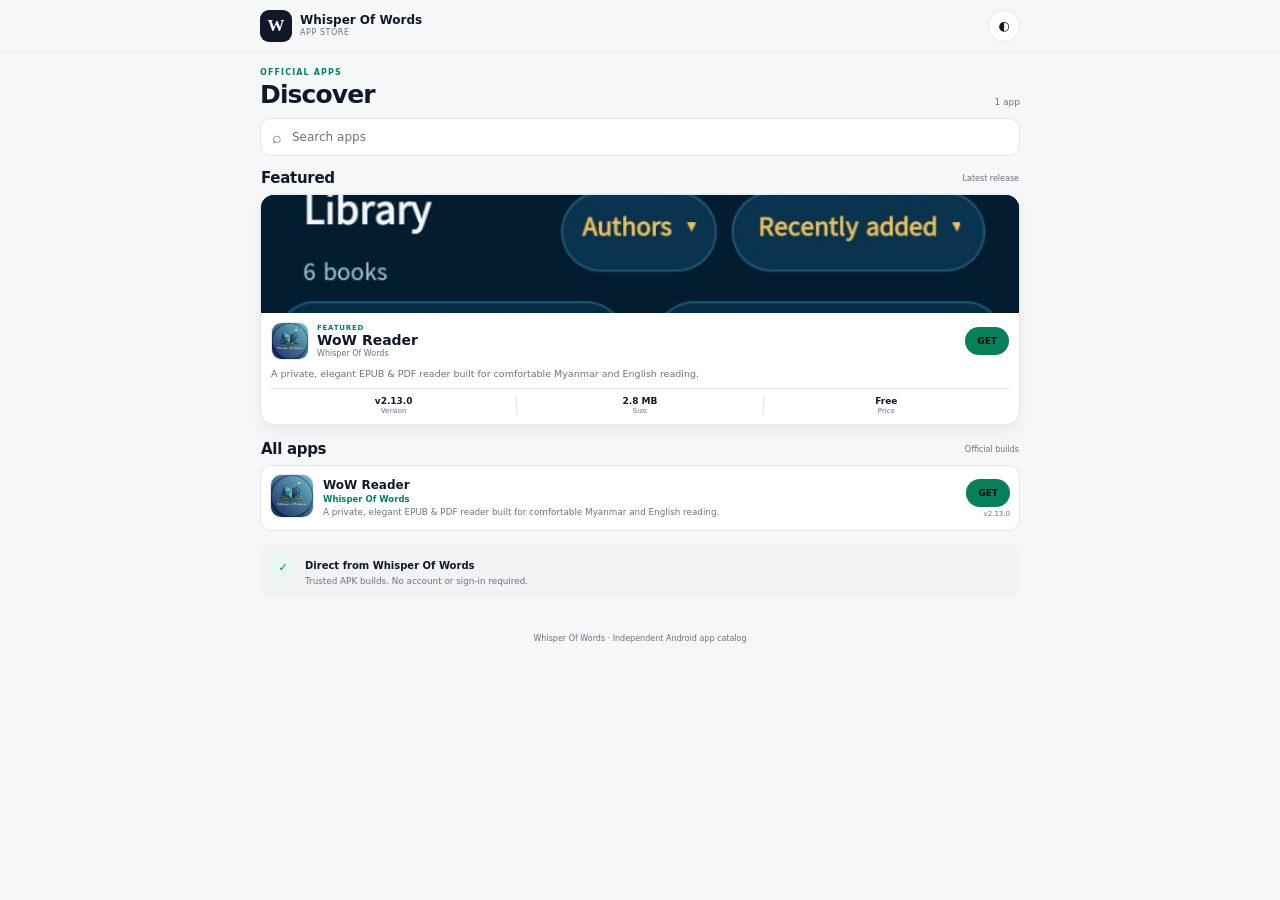
==== index.html @ 88ce398d "Fix mobile storefront layout and force fresh assets" ====
<!doctype html>
<html lang="en">
<head>
  <meta charset="utf-8">
  <meta name="viewport" content="width=device-width, initial-scale=1, viewport-fit=cover">
  <meta name="theme-color" content="#f7f8fa">
  <meta name="description" content="Whisper Of Words App Store — official Android apps from Whisper Of Words.">
  <meta property="og:type" content="website">
  <meta property="og:site_name" content="Whisper Of Words App Store">
  <meta property="og:title" content="Whisper Of Words App Store">
  <meta property="og:description" content="Official Whisper Of Words Android apps with direct APK downloads, screenshots, release notes and app details.">
  <meta property="og:url" content="https://whispermmepub.github.io/Whisper-Of-Words-App-Store/">
  <meta property="og:image" content="https://whispermmepub.github.io/Whisper-Of-Words-App-Store/apps/wow-reader/screenshots/01-splash.jpg">
  <meta property="og:image:secure_url" content="https://whispermmepub.github.io/Whisper-Of-Words-App-Store/apps/wow-reader/screenshots/01-splash.jpg">
  <meta property="og:image:type" content="image/jpeg">
  <meta name="twitter:card" content="summary_large_image">
  <meta name="twitter:title" content="Whisper Of Words App Store">
  <meta name="twitter:description" content="Official Whisper Of Words Android apps with direct APK downloads.">
  <meta name="twitter:image" content="https://whispermmepub.github.io/Whisper-Of-Words-App-Store/apps/wow-reader/screenshots/01-splash.jpg">
  <link rel="canonical" href="https://whispermmepub.github.io/Whisper-Of-Words-App-Store/">
  <title>Whisper Of Words App Store</title>
  <link rel="manifest" href="manifest.webmanifest">
  <link rel="icon" href="apps/wow-reader/icon.webp">
  <link rel="stylesheet" href="styles.css?v=6">
</head>
<body>
  <header class="topbar">
    <a class="brand" href="./" aria-label="Whisper Of Words App Store home">
      <span class="brand-mark">W</span>
      <span class="brand-copy"><strong>Whisper Of Words</strong><small>App Store</small></span>
    </a>
    <button class="theme-button" id="themeToggle" type="button" aria-label="Toggle theme">◐</button>
  </header>

  <main class="store-page">
    <section class="store-heading">
      <div><p class="kicker">OFFICIAL APPS</p><h1>Discover</h1></div>
      <span id="appCount" class="count-text"></span>
    </section>

    <label class="search-bar">
      <span class="search-icon">⌕</span>
      <input id="search" type="search" placeholder="Search apps" autocomplete="off">
    </label>

    <section class="section-title-row featured-title-row">
      <h2>Featured</h2><span>Latest release</span>
    </section>
    <section id="featuredApp" class="featured-slot" aria-live="polite"></section>

    <section class="section-title-row" id="catalog">
      <h2>All apps</h2><span>Official builds</span>
    </section>
    <section id="appGrid" class="app-list" aria-live="polite"></section>

    <section class="about-store-card">
      <div class="about-icon">✓</div>
      <div><strong>Direct from Whisper Of Words</strong><p>Trusted APK builds. No account or sign-in required.</p></div>
    </section>
  </main>

  <footer>Whisper Of Words · Independent Android app catalog</footer>
  <script src="store.js?v=6" defer></script>
</body>
</html>
---- styles.css ----
:root{--bg:#f6f7f9;--surface:#fff;--surface-soft:#f1f3f5;--text:#111827;--muted:#6b7280;--line:#e5e7eb;--accent:#087f5b;--accent-soft:#e8f7f1;--shadow:0 6px 18px rgba(15,23,42,.06);--max:760px}:root[data-theme="dark"]{--bg:#0f141b;--surface:#171d25;--surface-soft:#202833;--text:#f8fafc;--muted:#9aa5b1;--line:#29323d;--accent:#5de0af;--accent-soft:#18362d;--shadow:0 8px 22px rgba(0,0,0,.18)}*{box-sizing:border-box}html{scroll-behavior:smooth}body{margin:0;min-height:100vh;background:var(--bg);color:var(--text);font-family:Inter,Roboto,"Noto Sans Myanmar","Pyidaungsu",system-ui,-apple-system,sans-serif;-webkit-font-smoothing:antialiased}a{color:inherit;text-decoration:none}button,input{font:inherit}.topbar{position:sticky;top:0;z-index:30;height:52px;display:flex;align-items:center;justify-content:space-between;padding:0 max(12px,calc((100vw - var(--max))/2));background:color-mix(in srgb,var(--bg) 95%,transparent);backdrop-filter:blur(14px);border-bottom:1px solid color-mix(in srgb,var(--line) 78%,transparent)}.brand{display:flex;align-items:center;gap:8px}.brand-mark{display:grid;place-items:center;width:32px;height:32px;border-radius:9px;background:var(--text);color:var(--surface);font:800 17px Georgia,serif}.brand strong,.brand small{display:block}.brand strong{font-size:12px;line-height:1.1}.brand small{margin-top:1px;font-size:8px;color:var(--muted);letter-spacing:.07em;text-transform:uppercase}.theme-button{width:32px;height:32px;border:1px solid var(--line);border-radius:50%;background:var(--surface);color:var(--text);cursor:pointer;font-size:13px}.store-page,.detail-page{width:min(var(--max),calc(100% - 20px));margin:0 auto;padding:16px 0 36px}.store-heading{display:flex;align-items:end;justify-content:space-between;margin-bottom:9px}.kicker{margin:0 0 3px;color:var(--accent);font-size:8px;font-weight:850;letter-spacing:.14em}.store-heading h1{margin:0;font-size:25px;letter-spacing:-.035em}.count-text{padding-bottom:2px;color:var(--muted);font-size:9px}.search-bar{display:flex;align-items:center;gap:8px;height:38px;padding:0 11px;margin-bottom:13px;border:1px solid var(--line);border-radius:11px;background:var(--surface)}.search-bar span{font-size:16px;color:var(--muted)}.search-bar input{width:100%;border:0;outline:0;background:transparent;color:var(--text);font-size:12px}.search-bar input::placeholder{color:var(--muted)}.featured-slot{margin-bottom:15px}.featured-card{overflow:hidden;border:1px solid var(--line);border-radius:14px;background:var(--surface);box-shadow:var(--shadow)}.featured-image{display:block;position:relative;width:100%;height:118px;background:#0d1c2a;overflow:hidden}.featured-image img{display:block;width:100%;height:100%;object-fit:cover;object-position:center 20%}.featured-body{padding:9px 10px 9px}.featured-title-row{display:flex;align-items:center;justify-content:space-between;gap:9px}.featured-identity{display:flex;align-items:center;gap:8px;min-width:0}.featured-icon{width:38px;height:38px;border-radius:10px;object-fit:cover;border:1px solid var(--line);flex:0 0 auto}.featured-identity span{min-width:0}.featured-label{display:block;margin-bottom:1px;color:var(--accent);font-size:7px;font-weight:850;letter-spacing:.11em}.featured-identity strong{display:block;font-size:14px;line-height:1.12;white-space:nowrap;overflow:hidden;text-overflow:ellipsis}.featured-identity em{display:block;margin-top:1px;color:var(--muted);font-size:8px;font-style:normal}.featured-description{margin:7px 0 8px;color:var(--muted);font-size:9.5px;line-height:1.4;display:-webkit-box;-webkit-line-clamp:1;-webkit-box-orient:vertical;overflow:hidden}.featured-meta{display:flex;gap:0;border-top:1px solid var(--line);padding-top:7px}.featured-meta span{min-width:0;flex:1;text-align:center;border-right:1px solid var(--line)}.featured-meta span:last-child{border-right:0}.featured-meta b,.featured-meta small{display:block}.featured-meta b{font-size:9px;color:var(--text)}.featured-meta small{margin-top:1px;color:var(--muted);font-size:7px}.install-small,.install-main{display:inline-flex;align-items:center;justify-content:center;border:0;border-radius:999px;background:var(--accent);color:#07120e;font-weight:850;white-space:nowrap}.install-small{height:28px;padding:0 12px;font-size:9px}.section-title-row{display:flex;align-items:center;justify-content:space-between;margin:0 1px 7px}.section-title-row h2{margin:0;font-size:15px;letter-spacing:-.02em}.section-title-row span{font-size:8px;color:var(--muted)}.app-list{display:grid;gap:6px}.app-row{display:grid;grid-template-columns:44px minmax(0,1fr) auto;gap:9px;align-items:center;padding:8px 9px;border:1px solid var(--line);border-radius:11px;background:var(--surface)}.app-row:hover{box-shadow:var(--shadow)}.app-row-icon{width:44px;height:44px;border-radius:11px;object-fit:cover;border:1px solid var(--line)}.app-row h3{margin:0 0 2px;font-size:12px}.developer{color:var(--accent);font-size:8.5px;font-weight:750}.app-row p{margin:3px 0 0;color:var(--muted);font-size:8.8px;line-height:1.35;white-space:nowrap;overflow:hidden;text-overflow:ellipsis}.app-row-side{display:flex;flex-direction:column;align-items:flex-end;gap:3px}.app-row-side small{color:var(--muted);font-size:7px}.about-store-card{display:flex;align-items:flex-start;gap:9px;margin-top:13px;padding:10px;border-radius:11px;background:var(--surface-soft)}.about-icon{display:grid;place-items:center;width:26px;height:26px;border-radius:50%;background:var(--accent-soft);color:var(--accent);font-weight:900;font-size:11px}.about-store-card strong{font-size:10px}.about-store-card p{margin:2px 0 0;color:var(--muted);font-size:8.8px;line-height:1.4}footer{padding:0 14px 22px;text-align:center;color:var(--muted);font-size:8px}.detail-topbar{display:grid;grid-template-columns:1fr auto 1fr}.back-link{justify-self:start;color:var(--accent);font-size:11px;font-weight:700}.back-link:first-letter{font-size:18px}.detail-bar-title{font-size:10px;font-weight:750}.detail-topbar .theme-button{justify-self:end}.app-head{display:grid;grid-template-columns:78px minmax(0,1fr);gap:12px;align-items:center;padding:4px 0 14px}.detail-icon{width:78px;height:78px;border-radius:18px;object-fit:cover;border:1px solid var(--line);box-shadow:var(--shadow)}.app-head h1{margin:0;font-size:23px;letter-spacing:-.035em}.app-head .developer{margin-top:3px;font-size:9.5px}.app-head p{margin:5px 0 0;color:var(--muted);font-size:9.8px;line-height:1.4;max-width:560px}.head-actions{display:flex;align-items:center;gap:8px;margin-top:9px}.install-main{height:31px;padding:0 16px;font-size:9.5px}.version-note{color:var(--muted);font-size:8px}.metrics{display:grid;grid-template-columns:repeat(4,1fr);margin-bottom:14px;border-top:1px solid var(--line);border-bottom:1px solid var(--line)}.metric{padding:8px 5px;text-align:center;border-right:1px solid var(--line)}.metric:last-child{border-right:0}.metric strong,.metric span{display:block}.metric strong{font-size:9.5px}.metric span{margin-top:2px;color:var(--muted);font-size:7px}.detail-section{padding:14px 0;border-bottom:1px solid var(--line)}.detail-section:last-child{border-bottom:0}.detail-section h2{margin:0 0 8px;font-size:15px;letter-spacing:-.02em}.detail-section>p{margin:0;color:var(--muted);font-size:9.8px;line-height:1.55;max-width:720px}.screenshot-strip{display:flex;gap:7px;overflow-x:auto;padding:1px 0 5px;scroll-snap-type:x mandatory}.screenshot-strip img{height:min(46vh,360px);width:auto;max-width:68vw;border-radius:12px;border:1px solid var(--line);scroll-snap-align:start;cursor:zoom-in}.feature-list{display:grid;grid-template-columns:repeat(2,minmax(0,1fr));gap:6px;margin-top:10px}.feature{padding:9px;border-radius:9px;background:var(--surface-soft)}.feature strong{display:block;font-size:9.5px}.feature span{display:block;margin-top:2px;color:var(--muted);font-size:8px;line-height:1.4}.release-card,.safety-card{padding:10px;border-radius:10px;background:var(--surface-soft)}.release-card strong,.safety-card strong{font-size:9.5px}.release-card ul{margin:6px 0 0;padding-left:14px;color:var(--muted);font-size:8.5px;line-height:1.5}.safety-card p{margin:3px 0 0;color:var(--muted);font-size:8.5px;line-height:1.5}.info-list{display:grid;gap:0}.info-row{display:flex;align-items:center;justify-content:space-between;gap:16px;padding:8px 0;border-bottom:1px solid var(--line);font-size:9px}.info-row:last-child{border-bottom:0}.info-row span{color:var(--muted);text-align:right}.loading-card{padding:28px;text-align:center;color:var(--muted);font-size:10px}.image-dialog{width:min(92vw,520px);padding:0;border:0;background:transparent}.image-dialog::backdrop{background:rgba(0,0,0,.84);backdrop-filter:blur(8px)}.image-dialog img{display:block;width:100%;max-height:88vh;object-fit:contain;border-radius:12px}.image-dialog button{position:fixed;top:12px;right:14px;width:34px;height:34px;border:0;border-radius:50%;background:rgba(255,255,255,.14);color:#fff;font-size:20px}@media(max-width:680px){.topbar{height:48px;padding:0 10px}.brand-mark{width:29px;height:29px;border-radius:8px}.brand strong{font-size:11px}.brand small{font-size:7px}.theme-button{width:29px;height:29px}.store-page,.detail-page{width:calc(100% - 14px);padding-top:12px}.store-heading{margin-bottom:8px}.store-heading h1{font-size:22px}.search-bar{height:36px;margin-bottom:10px}.featured-slot{margin-bottom:12px}.featured-card{border-radius:12px}.featured-image{height:96px}.featured-body{padding:8px 9px}.featured-icon{width:34px;height:34px;border-radius:9px}.featured-identity strong{font-size:13px}.featured-description{display:none}.featured-meta{padding-top:6px}.install-small{height:26px;padding:0 10px;font-size:8.5px}.section-title-row h2{font-size:14px}.app-row{grid-template-columns:40px minmax(0,1fr) auto;padding:7px 8px;gap:8px;border-radius:10px}.app-row-icon{width:40px;height:40px;border-radius:10px}.app-row h3{font-size:11.5px}.app-row p{display:none}.app-head{grid-template-columns:66px minmax(0,1fr);gap:10px}.detail-icon{width:66px;height:66px;border-radius:16px}.app-head h1{font-size:20px}.app-head p{font-size:8.8px}.metrics{grid-template-columns:repeat(4,1fr)}.metric{padding:7px 3px}.metric strong{font-size:8.5px}.metric span{font-size:6.5px}.feature-list{grid-template-columns:1fr}.screenshot-strip img{height:300px;max-width:64vw}.detail-section{padding:12px 0}}@media(max-width:390px){.store-heading h1{font-size:21px}.featured-image{height:88px}.featured-meta{display:none}.screenshot-strip img{height:280px}}@media(prefers-reduced-motion:reduce){*{scroll-behavior:auto!important;transition:none!important}}
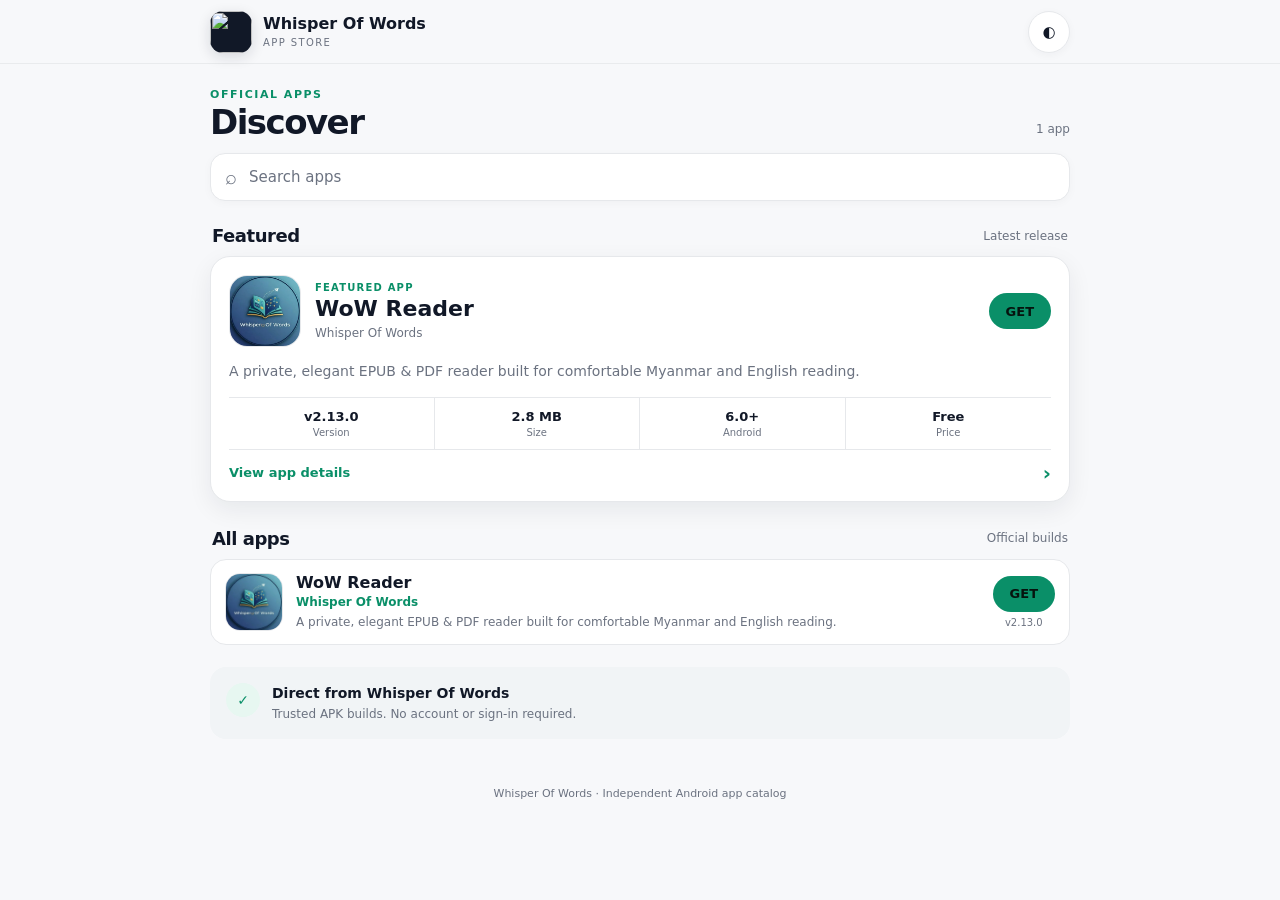
==== commit 67b5766c: "Use new WoW App Store logo and social preview" ====
--- a/index.html
+++ b/index.html
@@ -10,23 +10,26 @@
   <meta property="og:title" content="Whisper Of Words App Store">
   <meta property="og:description" content="Official Whisper Of Words Android apps with direct APK downloads, screenshots, release notes and app details.">
   <meta property="og:url" content="https://whispermmepub.github.io/Whisper-Of-Words-App-Store/">
-  <meta property="og:image" content="https://whispermmepub.github.io/Whisper-Of-Words-App-Store/apps/wow-reader/screenshots/01-splash.jpg">
-  <meta property="og:image:secure_url" content="https://whispermmepub.github.io/Whisper-Of-Words-App-Store/apps/wow-reader/screenshots/01-splash.jpg">
+  <meta property="og:image" content="https://whispermmepub.github.io/Whisper-Of-Words-App-Store/assets/wow-app-store-logo.jpg">
+  <meta property="og:image:secure_url" content="https://whispermmepub.github.io/Whisper-Of-Words-App-Store/assets/wow-app-store-logo.jpg">
   <meta property="og:image:type" content="image/jpeg">
+  <meta property="og:image:width" content="512">
+  <meta property="og:image:height" content="512">
   <meta name="twitter:card" content="summary_large_image">
   <meta name="twitter:title" content="Whisper Of Words App Store">
   <meta name="twitter:description" content="Official Whisper Of Words Android apps with direct APK downloads.">
-  <meta name="twitter:image" content="https://whispermmepub.github.io/Whisper-Of-Words-App-Store/apps/wow-reader/screenshots/01-splash.jpg">
+  <meta name="twitter:image" content="https://whispermmepub.github.io/Whisper-Of-Words-App-Store/assets/wow-app-store-logo.jpg">
   <link rel="canonical" href="https://whispermmepub.github.io/Whisper-Of-Words-App-Store/">
   <title>Whisper Of Words App Store</title>
   <link rel="manifest" href="manifest.webmanifest">
-  <link rel="icon" href="apps/wow-reader/icon.webp">
+  <link rel="icon" type="image/jpeg" href="assets/wow-app-store-logo.jpg">
+  <link rel="apple-touch-icon" href="assets/wow-app-store-logo.jpg">
   <link rel="stylesheet" href="styles.css?v=6">
 </head>
 <body>
   <header class="topbar">
     <a class="brand" href="./" aria-label="Whisper Of Words App Store home">
-      <span class="brand-mark">W</span>
+      <img class="brand-mark" src="assets/wow-app-store-logo.jpg" alt="" width="42" height="42">
       <span class="brand-copy"><strong>Whisper Of Words</strong><small>App Store</small></span>
     </a>
     <button class="theme-button" id="themeToggle" type="button" aria-label="Toggle theme">◐</button>
--- a/styles.css
+++ b/styles.css
@@ -1 +1 @@
-:root{--bg:#f6f7f9;--surface:#fff;--surface-soft:#f1f3f5;--text:#111827;--muted:#6b7280;--line:#e5e7eb;--accent:#087f5b;--accent-soft:#e8f7f1;--shadow:0 6px 18px rgba(15,23,42,.06);--max:760px}:root[data-theme="dark"]{--bg:#0f141b;--surface:#171d25;--surface-soft:#202833;--text:#f8fafc;--muted:#9aa5b1;--line:#29323d;--accent:#5de0af;--accent-soft:#18362d;--shadow:0 8px 22px rgba(0,0,0,.18)}*{box-sizing:border-box}html{scroll-behavior:smooth}body{margin:0;min-height:100vh;background:var(--bg);color:var(--text);font-family:Inter,Roboto,"Noto Sans Myanmar","Pyidaungsu",system-ui,-apple-system,sans-serif;-webkit-font-smoothing:antialiased}a{color:inherit;text-decoration:none}button,input{font:inherit}.topbar{position:sticky;top:0;z-index:30;height:52px;display:flex;align-items:center;justify-content:space-between;padding:0 max(12px,calc((100vw - var(--max))/2));background:color-mix(in srgb,var(--bg) 95%,transparent);backdrop-filter:blur(14px);border-bottom:1px solid color-mix(in srgb,var(--line) 78%,transparent)}.brand{display:flex;align-items:center;gap:8px}.brand-mark{display:grid;place-items:center;width:32px;height:32px;border-radius:9px;background:var(--text);color:var(--surface);font:800 17px Georgia,serif}.brand strong,.brand small{display:block}.brand strong{font-size:12px;line-height:1.1}.brand small{margin-top:1px;font-size:8px;color:var(--muted);letter-spacing:.07em;text-transform:uppercase}.theme-button{width:32px;height:32px;border:1px solid var(--line);border-radius:50%;background:var(--surface);color:var(--text);cursor:pointer;font-size:13px}.store-page,.detail-page{width:min(var(--max),calc(100% - 20px));margin:0 auto;padding:16px 0 36px}.store-heading{display:flex;align-items:end;justify-content:space-between;margin-bottom:9px}.kicker{margin:0 0 3px;color:var(--accent);font-size:8px;font-weight:850;letter-spacing:.14em}.store-heading h1{margin:0;font-size:25px;letter-spacing:-.035em}.count-text{padding-bottom:2px;color:var(--muted);font-size:9px}.search-bar{display:flex;align-items:center;gap:8px;height:38px;padding:0 11px;margin-bottom:13px;border:1px solid var(--line);border-radius:11px;background:var(--surface)}.search-bar span{font-size:16px;color:var(--muted)}.search-bar input{width:100%;border:0;outline:0;background:transparent;color:var(--text);font-size:12px}.search-bar input::placeholder{color:var(--muted)}.featured-slot{margin-bottom:15px}.featured-card{overflow:hidden;border:1px solid var(--line);border-radius:14px;background:var(--surface);box-shadow:var(--shadow)}.featured-image{display:block;position:relative;width:100%;height:118px;background:#0d1c2a;overflow:hidden}.featured-image img{display:block;width:100%;height:100%;object-fit:cover;object-position:center 20%}.featured-body{padding:9px 10px 9px}.featured-title-row{display:flex;align-items:center;justify-content:space-between;gap:9px}.featured-identity{display:flex;align-items:center;gap:8px;min-width:0}.featured-icon{width:38px;height:38px;border-radius:10px;object-fit:cover;border:1px solid var(--line);flex:0 0 auto}.featured-identity span{min-width:0}.featured-label{display:block;margin-bottom:1px;color:var(--accent);font-size:7px;font-weight:850;letter-spacing:.11em}.featured-identity strong{display:block;font-size:14px;line-height:1.12;white-space:nowrap;overflow:hidden;text-overflow:ellipsis}.featured-identity em{display:block;margin-top:1px;color:var(--muted);font-size:8px;font-style:normal}.featured-description{margin:7px 0 8px;color:var(--muted);font-size:9.5px;line-height:1.4;display:-webkit-box;-webkit-line-clamp:1;-webkit-box-orient:vertical;overflow:hidden}.featured-meta{display:flex;gap:0;border-top:1px solid var(--line);padding-top:7px}.featured-meta span{min-width:0;flex:1;text-align:center;border-right:1px solid var(--line)}.featured-meta span:last-child{border-right:0}.featured-meta b,.featured-meta small{display:block}.featured-meta b{font-size:9px;color:var(--text)}.featured-meta small{margin-top:1px;color:var(--muted);font-size:7px}.install-small,.install-main{display:inline-flex;align-items:center;justify-content:center;border:0;border-radius:999px;background:var(--accent);color:#07120e;font-weight:850;white-space:nowrap}.install-small{height:28px;padding:0 12px;font-size:9px}.section-title-row{display:flex;align-items:center;justify-content:space-between;margin:0 1px 7px}.section-title-row h2{margin:0;font-size:15px;letter-spacing:-.02em}.section-title-row span{font-size:8px;color:var(--muted)}.app-list{display:grid;gap:6px}.app-row{display:grid;grid-template-columns:44px minmax(0,1fr) auto;gap:9px;align-items:center;padding:8px 9px;border:1px solid var(--line);border-radius:11px;background:var(--surface)}.app-row:hover{box-shadow:var(--shadow)}.app-row-icon{width:44px;height:44px;border-radius:11px;object-fit:cover;border:1px solid var(--line)}.app-row h3{margin:0 0 2px;font-size:12px}.developer{color:var(--accent);font-size:8.5px;font-weight:750}.app-row p{margin:3px 0 0;color:var(--muted);font-size:8.8px;line-height:1.35;white-space:nowrap;overflow:hidden;text-overflow:ellipsis}.app-row-side{display:flex;flex-direction:column;align-items:flex-end;gap:3px}.app-row-side small{color:var(--muted);font-size:7px}.about-store-card{display:flex;align-items:flex-start;gap:9px;margin-top:13px;padding:10px;border-radius:11px;background:var(--surface-soft)}.about-icon{display:grid;place-items:center;width:26px;height:26px;border-radius:50%;background:var(--accent-soft);color:var(--accent);font-weight:900;font-size:11px}.about-store-card strong{font-size:10px}.about-store-card p{margin:2px 0 0;color:var(--muted);font-size:8.8px;line-height:1.4}footer{padding:0 14px 22px;text-align:center;color:var(--muted);font-size:8px}.detail-topbar{display:grid;grid-template-columns:1fr auto 1fr}.back-link{justify-self:start;color:var(--accent);font-size:11px;font-weight:700}.back-link:first-letter{font-size:18px}.detail-bar-title{font-size:10px;font-weight:750}.detail-topbar .theme-button{justify-self:end}.app-head{display:grid;grid-template-columns:78px minmax(0,1fr);gap:12px;align-items:center;padding:4px 0 14px}.detail-icon{width:78px;height:78px;border-radius:18px;object-fit:cover;border:1px solid var(--line);box-shadow:var(--shadow)}.app-head h1{margin:0;font-size:23px;letter-spacing:-.035em}.app-head .developer{margin-top:3px;font-size:9.5px}.app-head p{margin:5px 0 0;color:var(--muted);font-size:9.8px;line-height:1.4;max-width:560px}.head-actions{display:flex;align-items:center;gap:8px;margin-top:9px}.install-main{height:31px;padding:0 16px;font-size:9.5px}.version-note{color:var(--muted);font-size:8px}.metrics{display:grid;grid-template-columns:repeat(4,1fr);margin-bottom:14px;border-top:1px solid var(--line);border-bottom:1px solid var(--line)}.metric{padding:8px 5px;text-align:center;border-right:1px solid var(--line)}.metric:last-child{border-right:0}.metric strong,.metric span{display:block}.metric strong{font-size:9.5px}.metric span{margin-top:2px;color:var(--muted);font-size:7px}.detail-section{padding:14px 0;border-bottom:1px solid var(--line)}.detail-section:last-child{border-bottom:0}.detail-section h2{margin:0 0 8px;font-size:15px;letter-spacing:-.02em}.detail-section>p{margin:0;color:var(--muted);font-size:9.8px;line-height:1.55;max-width:720px}.screenshot-strip{display:flex;gap:7px;overflow-x:auto;padding:1px 0 5px;scroll-snap-type:x mandatory}.screenshot-strip img{height:min(46vh,360px);width:auto;max-width:68vw;border-radius:12px;border:1px solid var(--line);scroll-snap-align:start;cursor:zoom-in}.feature-list{display:grid;grid-template-columns:repeat(2,minmax(0,1fr));gap:6px;margin-top:10px}.feature{padding:9px;border-radius:9px;background:var(--surface-soft)}.feature strong{display:block;font-size:9.5px}.feature span{display:block;margin-top:2px;color:var(--muted);font-size:8px;line-height:1.4}.release-card,.safety-card{padding:10px;border-radius:10px;background:var(--surface-soft)}.release-card strong,.safety-card strong{font-size:9.5px}.release-card ul{margin:6px 0 0;padding-left:14px;color:var(--muted);font-size:8.5px;line-height:1.5}.safety-card p{margin:3px 0 0;color:var(--muted);font-size:8.5px;line-height:1.5}.info-list{display:grid;gap:0}.info-row{display:flex;align-items:center;justify-content:space-between;gap:16px;padding:8px 0;border-bottom:1px solid var(--line);font-size:9px}.info-row:last-child{border-bottom:0}.info-row span{color:var(--muted);text-align:right}.loading-card{padding:28px;text-align:center;color:var(--muted);font-size:10px}.image-dialog{width:min(92vw,520px);padding:0;border:0;background:transparent}.image-dialog::backdrop{background:rgba(0,0,0,.84);backdrop-filter:blur(8px)}.image-dialog img{display:block;width:100%;max-height:88vh;object-fit:contain;border-radius:12px}.image-dialog button{position:fixed;top:12px;right:14px;width:34px;height:34px;border:0;border-radius:50%;background:rgba(255,255,255,.14);color:#fff;font-size:20px}@media(max-width:680px){.topbar{height:48px;padding:0 10px}.brand-mark{width:29px;height:29px;border-radius:8px}.brand strong{font-size:11px}.brand small{font-size:7px}.theme-button{width:29px;height:29px}.store-page,.detail-page{width:calc(100% - 14px);padding-top:12px}.store-heading{margin-bottom:8px}.store-heading h1{font-size:22px}.search-bar{height:36px;margin-bottom:10px}.featured-slot{margin-bottom:12px}.featured-card{border-radius:12px}.featured-image{height:96px}.featured-body{padding:8px 9px}.featured-icon{width:34px;height:34px;border-radius:9px}.featured-identity strong{font-size:13px}.featured-description{display:none}.featured-meta{padding-top:6px}.install-small{height:26px;padding:0 10px;font-size:8.5px}.section-title-row h2{font-size:14px}.app-row{grid-template-columns:40px minmax(0,1fr) auto;padding:7px 8px;gap:8px;border-radius:10px}.app-row-icon{width:40px;height:40px;border-radius:10px}.app-row h3{font-size:11.5px}.app-row p{display:none}.app-head{grid-template-columns:66px minmax(0,1fr);gap:10px}.detail-icon{width:66px;height:66px;border-radius:16px}.app-head h1{font-size:20px}.app-head p{font-size:8.8px}.metrics{grid-template-columns:repeat(4,1fr)}.metric{padding:7px 3px}.metric strong{font-size:8.5px}.metric span{font-size:6.5px}.feature-list{grid-template-columns:1fr}.screenshot-strip img{height:300px;max-width:64vw}.detail-section{padding:12px 0}}@media(max-width:390px){.store-heading h1{font-size:21px}.featured-image{height:88px}.featured-meta{display:none}.screenshot-strip img{height:280px}}@media(prefers-reduced-motion:reduce){*{scroll-behavior:auto!important;transition:none!important}}+:root{--bg:#f7f8fa;--surface:#ffffff;--surface-soft:#f1f4f6;--text:#111827;--muted:#6b7280;--line:#e6e8eb;--accent:#0a8f68;--accent-soft:#e7f7f1;--shadow:0 8px 24px rgba(15,23,42,.07);--max:860px}:root[data-theme="dark"]{--bg:#11161d;--surface:#181f28;--surface-soft:#202936;--text:#f8fafc;--muted:#9ca8b7;--line:#2b3542;--accent:#5fe1b2;--accent-soft:#173a2f;--shadow:0 10px 28px rgba(0,0,0,.22)}*{box-sizing:border-box}html{scroll-behavior:smooth}body{margin:0;min-height:100vh;background:var(--bg);color:var(--text);font-family:Inter,Roboto,"Noto Sans Myanmar","Pyidaungsu",system-ui,-apple-system,sans-serif;-webkit-font-smoothing:antialiased}a{color:inherit;text-decoration:none}button,input{font:inherit}.topbar{position:sticky;top:0;z-index:30;min-height:64px;display:flex;align-items:center;justify-content:space-between;gap:16px;padding:10px max(16px,calc((100vw - var(--max))/2));background:color-mix(in srgb,var(--bg) 94%,transparent);backdrop-filter:blur(16px);border-bottom:1px solid color-mix(in srgb,var(--line) 82%,transparent)}.brand{display:flex;align-items:center;gap:11px;min-width:0}.brand-mark{display:grid;place-items:center;width:42px;height:42px;border-radius:13px;background:#111827;color:#fff;font:800 22px Georgia,serif;box-shadow:0 4px 14px rgba(17,24,39,.14)}:root[data-theme="dark"] .brand-mark{background:#f8fafc;color:#111827}.brand-copy strong,.brand-copy small,.brand strong,.brand small{display:block}.brand-copy strong,.brand strong{font-size:16px;line-height:1.08;white-space:nowrap}.brand-copy small,.brand small{margin-top:4px;font-size:10px;color:var(--muted);letter-spacing:.14em;text-transform:uppercase}.theme-button{width:42px;height:42px;border:1px solid var(--line);border-radius:50%;background:var(--surface);color:var(--text);cursor:pointer;font-size:15px;box-shadow:0 2px 8px rgba(15,23,42,.04)}.store-page,.detail-page{width:min(var(--max),calc(100% - 28px));margin:0 auto;padding:24px 0 48px}.store-heading{display:flex;align-items:flex-end;justify-content:space-between;gap:16px;margin-bottom:14px}.kicker{margin:0 0 4px;color:var(--accent);font-size:11px;font-weight:850;letter-spacing:.14em}.store-heading h1{margin:0;font-size:34px;line-height:1;letter-spacing:-.045em}.count-text{padding-bottom:3px;color:var(--muted);font-size:12px}.search-bar{display:flex;align-items:center;gap:10px;height:48px;padding:0 14px;margin-bottom:24px;border:1px solid var(--line);border-radius:15px;background:var(--surface);box-shadow:0 2px 10px rgba(15,23,42,.03)}.search-icon{font-size:20px;color:var(--muted)}.search-bar input{width:100%;border:0;outline:0;background:transparent;color:var(--text);font-size:15px}.search-bar input::placeholder{color:var(--muted)}.section-title-row{display:flex;align-items:center;justify-content:space-between;gap:14px;margin:0 2px 10px}.section-title-row h2{margin:0;font-size:18px;letter-spacing:-.025em}.section-title-row span{color:var(--muted);font-size:12px}.featured-title-row{margin-top:2px}.featured-slot{margin-bottom:26px}.featured-card{padding:18px;border:1px solid var(--line);border-radius:20px;background:var(--surface);box-shadow:var(--shadow)}.featured-main{display:flex;align-items:center;justify-content:space-between;gap:14px}.featured-identity{display:flex;align-items:center;gap:14px;min-width:0}.featured-icon{width:72px;height:72px;border-radius:18px;object-fit:cover;border:1px solid var(--line);flex:0 0 auto}.featured-copy{display:block;min-width:0}.featured-label{display:block;margin-bottom:4px;color:var(--accent);font-size:10px;font-weight:850;letter-spacing:.12em}.featured-copy strong{display:block;font-size:22px;line-height:1.12;white-space:nowrap;overflow:hidden;text-overflow:ellipsis}.featured-copy em{display:block;margin-top:4px;color:var(--muted);font-size:12px;font-style:normal}.featured-description{margin:14px 0 14px;color:var(--muted);font-size:14px;line-height:1.55;display:-webkit-box;-webkit-line-clamp:2;-webkit-box-orient:vertical;overflow:hidden}.featured-meta{display:grid;grid-template-columns:repeat(4,1fr);border-top:1px solid var(--line);border-bottom:1px solid var(--line)}.featured-meta span{padding:11px 8px;text-align:center;border-right:1px solid var(--line)}.featured-meta span:last-child{border-right:0}.featured-meta b,.featured-meta small{display:block}.featured-meta b{font-size:13px}.featured-meta small{margin-top:3px;color:var(--muted);font-size:10px}.featured-details{display:flex;align-items:center;justify-content:space-between;margin-top:13px;color:var(--accent);font-size:13px;font-weight:750}.featured-details span{font-size:20px;line-height:1}.install-small,.install-main{display:inline-flex;align-items:center;justify-content:center;border:0;border-radius:999px;background:var(--accent);color:#06130e;font-weight:850;white-space:nowrap}.install-small{height:36px;padding:0 17px;font-size:13px}.app-list{display:grid;gap:9px}.app-row{display:grid;grid-template-columns:minmax(0,1fr) auto;gap:12px;align-items:center;padding:13px 14px;border:1px solid var(--line);border-radius:16px;background:var(--surface);transition:.16s box-shadow,.16s transform}.app-row:hover{box-shadow:var(--shadow);transform:translateY(-1px)}.app-row-link{display:flex;align-items:center;gap:13px;min-width:0}.app-row-icon{width:58px;height:58px;border-radius:15px;object-fit:cover;border:1px solid var(--line);flex:0 0 auto}.app-row-copy{min-width:0}.app-row h3{margin:0 0 3px;font-size:16px;white-space:nowrap;overflow:hidden;text-overflow:ellipsis}.developer{color:var(--accent);font-size:12px;font-weight:750}.app-row p{margin:5px 0 0;color:var(--muted);font-size:12px;line-height:1.35;white-space:nowrap;overflow:hidden;text-overflow:ellipsis}.app-row-side{display:flex;flex-direction:column;align-items:center;gap:5px}.app-row-side small{color:var(--muted);font-size:10px}.about-store-card{display:flex;align-items:flex-start;gap:12px;margin-top:22px;padding:16px;border-radius:16px;background:var(--surface-soft)}.about-icon{display:grid;place-items:center;width:34px;height:34px;border-radius:50%;background:var(--accent-soft);color:var(--accent);font-weight:900;font-size:14px;flex:0 0 auto}.about-store-card strong{font-size:14px}.about-store-card p{margin:4px 0 0;color:var(--muted);font-size:12px;line-height:1.45}footer{padding:0 16px 30px;text-align:center;color:var(--muted);font-size:11px}.detail-topbar{display:grid;grid-template-columns:1fr auto 1fr}.back-link{justify-self:start;align-self:center;color:var(--accent);font-size:14px;font-weight:750}.back-link:first-letter{font-size:24px}.detail-bar-title{align-self:center;font-size:13px;font-weight:750}.detail-topbar .theme-button{justify-self:end}.app-head{display:grid;grid-template-columns:104px minmax(0,1fr);gap:18px;align-items:center;padding:8px 0 20px}.detail-icon{width:104px;height:104px;border-radius:25px;object-fit:cover;border:1px solid var(--line);box-shadow:var(--shadow)}.app-head h1{margin:0;font-size:30px;line-height:1.05;letter-spacing:-.04em}.app-head .developer{margin-top:5px;font-size:13px}.app-head p{margin:7px 0 0;color:var(--muted);font-size:13px;line-height:1.5;max-width:620px}.head-actions{display:flex;align-items:center;gap:10px;margin-top:12px}.install-main{height:38px;padding:0 20px;font-size:13px}.version-note{color:var(--muted);font-size:11px}.metrics{display:grid;grid-template-columns:repeat(4,1fr);margin-bottom:18px;border-top:1px solid var(--line);border-bottom:1px solid var(--line)}.metric{padding:12px 8px;text-align:center;border-right:1px solid var(--line)}.metric:last-child{border-right:0}.metric strong,.metric span{display:block}.metric strong{font-size:13px}.metric span{margin-top:3px;color:var(--muted);font-size:10px}.detail-section{padding:20px 0;border-bottom:1px solid var(--line)}.detail-section:last-child{border-bottom:0}.detail-section h2{margin:0 0 10px;font-size:19px;letter-spacing:-.025em}.detail-section>p{margin:0;color:var(--muted);font-size:13px;line-height:1.65;max-width:760px}.screenshot-strip{display:flex;gap:10px;overflow-x:auto;padding:2px 0 8px;scroll-snap-type:x mandatory;scrollbar-width:thin}.screenshot-strip img{height:min(58vh,500px);width:auto;max-width:76vw;border-radius:16px;border:1px solid var(--line);scroll-snap-align:start;cursor:zoom-in;box-shadow:0 6px 18px rgba(15,23,42,.06)}.feature-list{display:grid;grid-template-columns:repeat(2,minmax(0,1fr));gap:9px;margin-top:14px}.feature{padding:13px;border-radius:13px;background:var(--surface-soft)}.feature strong{display:block;font-size:13px}.feature span{display:block;margin-top:4px;color:var(--muted);font-size:11.5px;line-height:1.5}.release-card,.safety-card{padding:14px;border-radius:14px;background:var(--surface-soft)}.release-card strong,.safety-card strong{font-size:13px}.release-card ul{margin:8px 0 0;padding-left:18px;color:var(--muted);font-size:12px;line-height:1.55}.safety-card p{margin:5px 0 0;color:var(--muted);font-size:12px;line-height:1.55}.info-list{display:grid}.info-row{display:flex;align-items:center;justify-content:space-between;gap:20px;padding:11px 0;border-bottom:1px solid var(--line);font-size:12px}.info-row:last-child{border-bottom:0}.info-row span{color:var(--muted);text-align:right}.loading-card{padding:32px;text-align:center;color:var(--muted);font-size:13px}.image-dialog{width:min(92vw,540px);padding:0;border:0;background:transparent}.image-dialog::backdrop{background:rgba(0,0,0,.86);backdrop-filter:blur(8px)}.image-dialog img{display:block;width:100%;max-height:88vh;object-fit:contain;border-radius:14px}.image-dialog button{position:fixed;top:14px;right:16px;width:38px;height:38px;border:0;border-radius:50%;background:rgba(255,255,255,.16);color:#fff;font-size:22px}@media(max-width:680px){.topbar{min-height:58px;padding:8px 14px}.brand-mark{width:38px;height:38px;border-radius:12px}.brand-copy strong,.brand strong{font-size:15px}.brand-copy small,.brand small{font-size:9px}.theme-button{width:38px;height:38px}.store-page,.detail-page{width:calc(100% - 22px);padding-top:18px}.store-heading h1{font-size:30px}.search-bar{height:46px;margin-bottom:20px}.featured-card{padding:15px;border-radius:18px}.featured-icon{width:62px;height:62px;border-radius:16px}.featured-copy strong{font-size:19px}.featured-copy em{font-size:11px}.featured-description{font-size:13px;margin:12px 0}.featured-meta span{padding:9px 5px}.featured-meta b{font-size:12px}.featured-meta small{font-size:9px}.install-small{height:34px;padding:0 15px;font-size:12px}.section-title-row h2{font-size:17px}.app-row{padding:11px 12px}.app-row-icon{width:52px;height:52px;border-radius:14px}.app-row h3{font-size:15px}.app-row p{display:none}.app-head{grid-template-columns:82px minmax(0,1fr);gap:14px}.detail-icon{width:82px;height:82px;border-radius:21px}.app-head h1{font-size:25px}.app-head p{font-size:12px}.metrics{grid-template-columns:repeat(4,1fr)}.metric{padding:10px 4px}.metric strong{font-size:11px}.metric span{font-size:9px}.feature-list{grid-template-columns:1fr}.screenshot-strip img{height:380px;max-width:72vw}.detail-section{padding:17px 0}}@media(max-width:430px){.store-page,.detail-page{width:calc(100% - 18px)}.featured-main{gap:10px}.featured-icon{width:58px;height:58px}.featured-copy strong{font-size:18px}.featured-description{display:-webkit-box}.featured-meta{grid-template-columns:repeat(2,1fr)}.featured-meta span:nth-child(2){border-right:0}.featured-meta span:nth-child(-n+2){border-bottom:1px solid var(--line)}.app-row{grid-template-columns:minmax(0,1fr) auto}.app-row-icon{width:50px;height:50px}.app-row-copy .developer{font-size:11px}.screenshot-strip img{height:340px;max-width:74vw}}@media(prefers-reduced-motion:reduce){*{scroll-behavior:auto!important;transition:none!important}}
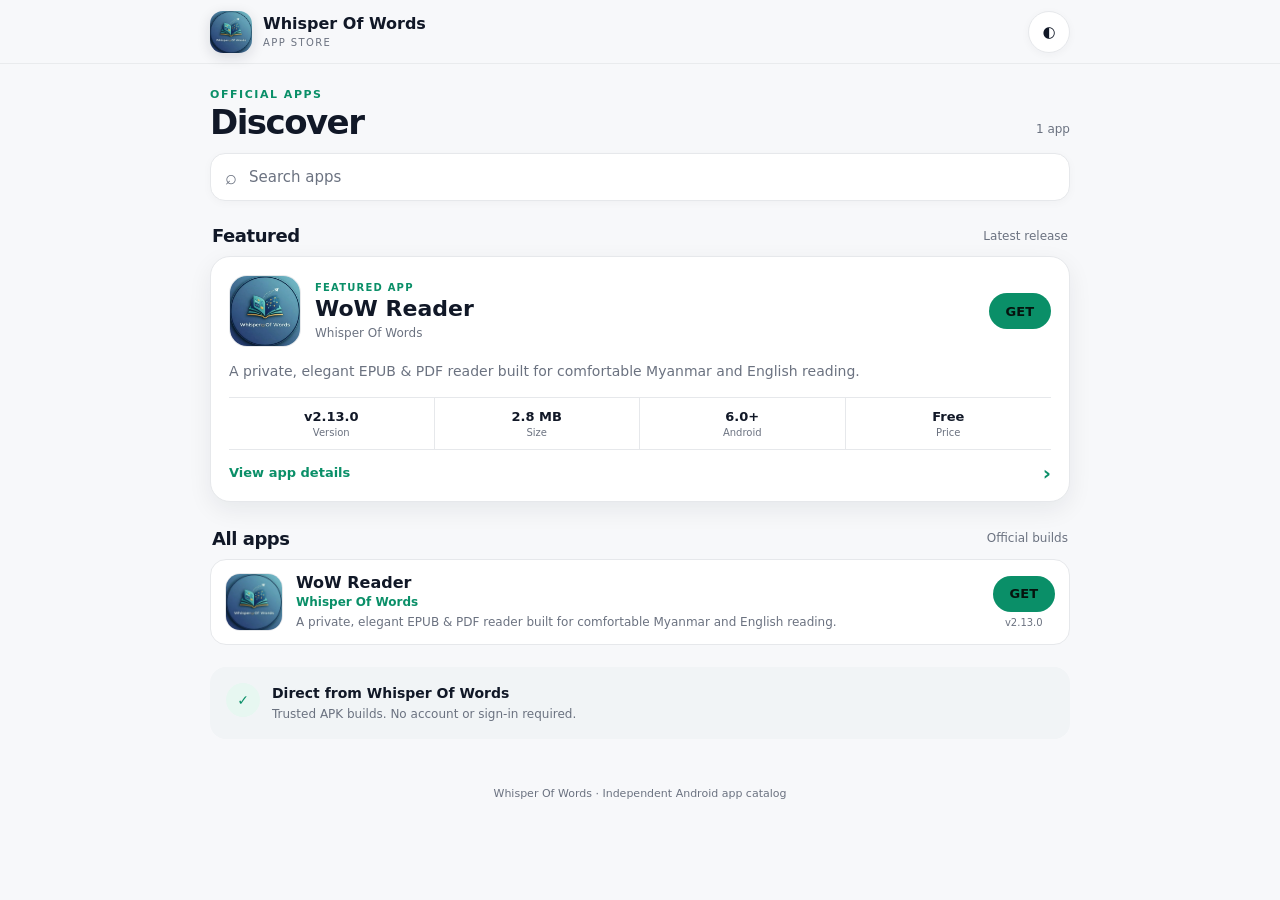
==== commit 78a09472: "Fix storefront logo loading" ====
--- a/index.html
+++ b/index.html
@@ -10,26 +10,26 @@
   <meta property="og:title" content="Whisper Of Words App Store">
   <meta property="og:description" content="Official Whisper Of Words Android apps with direct APK downloads, screenshots, release notes and app details.">
   <meta property="og:url" content="https://whispermmepub.github.io/Whisper-Of-Words-App-Store/">
-  <meta property="og:image" content="https://whispermmepub.github.io/Whisper-Of-Words-App-Store/assets/wow-app-store-logo.jpg">
-  <meta property="og:image:secure_url" content="https://whispermmepub.github.io/Whisper-Of-Words-App-Store/assets/wow-app-store-logo.jpg">
+  <meta property="og:image" content="https://raw.githubusercontent.com/whispermmepub/Whisper-Of-Words-App-Store/main/assets/wow-app-store-logo.jpg?v=20260902">
+  <meta property="og:image:secure_url" content="https://raw.githubusercontent.com/whispermmepub/Whisper-Of-Words-App-Store/main/assets/wow-app-store-logo.jpg?v=20260902">
   <meta property="og:image:type" content="image/jpeg">
   <meta property="og:image:width" content="512">
   <meta property="og:image:height" content="512">
   <meta name="twitter:card" content="summary_large_image">
   <meta name="twitter:title" content="Whisper Of Words App Store">
   <meta name="twitter:description" content="Official Whisper Of Words Android apps with direct APK downloads.">
-  <meta name="twitter:image" content="https://whispermmepub.github.io/Whisper-Of-Words-App-Store/assets/wow-app-store-logo.jpg">
+  <meta name="twitter:image" content="https://raw.githubusercontent.com/whispermmepub/Whisper-Of-Words-App-Store/main/assets/wow-app-store-logo.jpg?v=20260902">
   <link rel="canonical" href="https://whispermmepub.github.io/Whisper-Of-Words-App-Store/">
   <title>Whisper Of Words App Store</title>
-  <link rel="manifest" href="manifest.webmanifest">
-  <link rel="icon" type="image/jpeg" href="assets/wow-app-store-logo.jpg">
-  <link rel="apple-touch-icon" href="assets/wow-app-store-logo.jpg">
+  <link rel="manifest" href="manifest.webmanifest?v=8">
+  <link rel="icon" type="image/jpeg" href="https://raw.githubusercontent.com/whispermmepub/Whisper-Of-Words-App-Store/main/assets/wow-app-store-logo.jpg?v=20260902">
+  <link rel="apple-touch-icon" href="https://raw.githubusercontent.com/whispermmepub/Whisper-Of-Words-App-Store/main/assets/wow-app-store-logo.jpg?v=20260902">
   <link rel="stylesheet" href="styles.css?v=6">
 </head>
 <body>
   <header class="topbar">
     <a class="brand" href="./" aria-label="Whisper Of Words App Store home">
-      <img class="brand-mark" src="assets/wow-app-store-logo.jpg" alt="" width="42" height="42">
+      <img class="brand-mark" src="https://raw.githubusercontent.com/whispermmepub/Whisper-Of-Words-App-Store/main/assets/wow-app-store-logo.jpg?v=20260902" onerror="this.onerror=null;this.src='apps/wow-reader/icon.webp'" alt="Whisper Of Words App Store" width="42" height="42">
       <span class="brand-copy"><strong>Whisper Of Words</strong><small>App Store</small></span>
     </a>
     <button class="theme-button" id="themeToggle" type="button" aria-label="Toggle theme">◐</button>
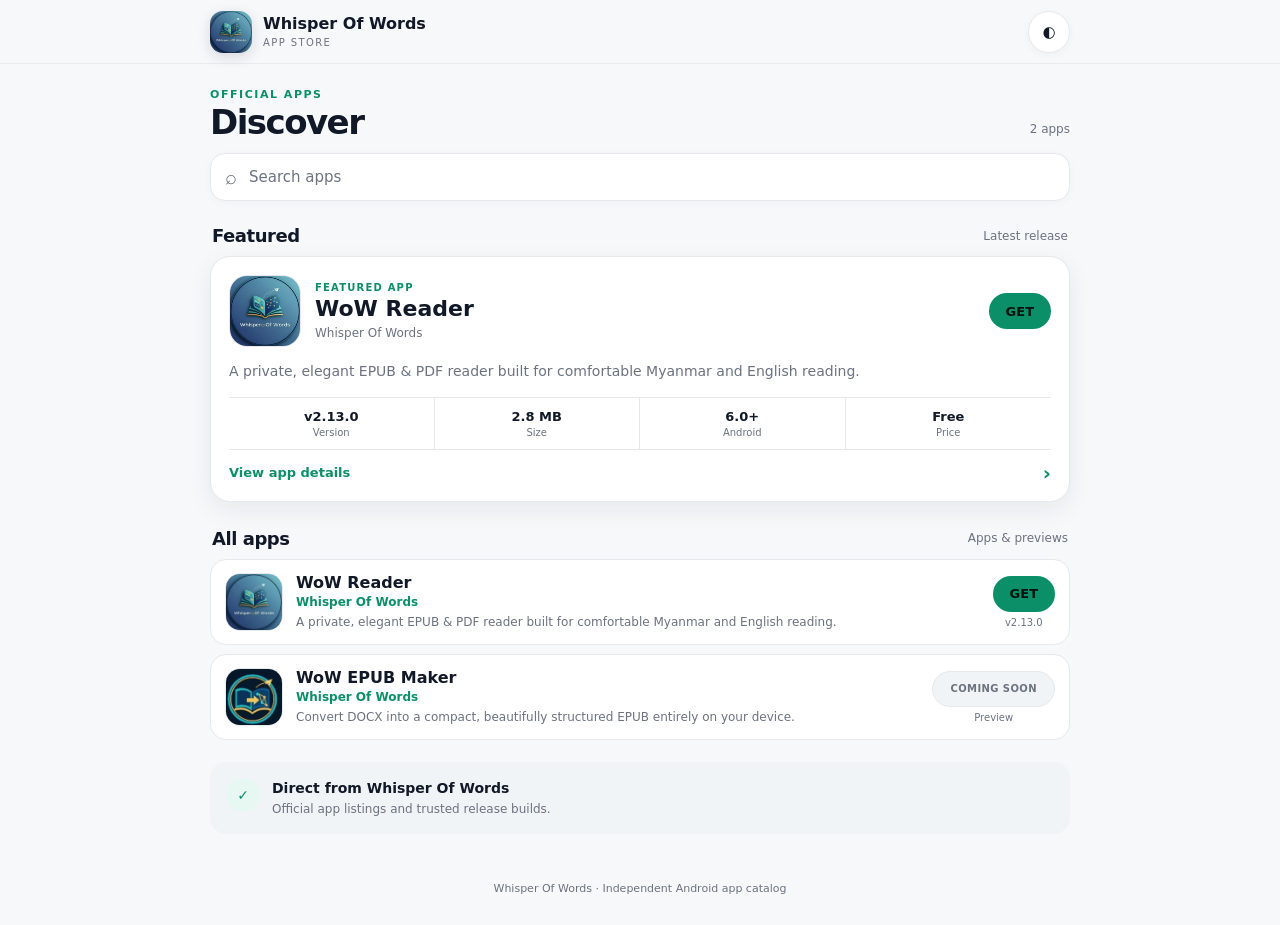
==== commit 515c64e4: "Load Coming Soon storefront assets" ====
--- a/index.html
+++ b/index.html
@@ -24,7 +24,8 @@
   <link rel="manifest" href="manifest.webmanifest?v=8">
   <link rel="icon" type="image/jpeg" href="https://raw.githubusercontent.com/whispermmepub/Whisper-Of-Words-App-Store/main/assets/wow-app-store-logo.jpg?v=20260902">
   <link rel="apple-touch-icon" href="https://raw.githubusercontent.com/whispermmepub/Whisper-Of-Words-App-Store/main/assets/wow-app-store-logo.jpg?v=20260902">
-  <link rel="stylesheet" href="styles.css?v=6">
+  <link rel="stylesheet" href="styles.css?v=9">
+  <link rel="stylesheet" href="coming-soon.css?v=9">
 </head>
 <body>
   <header class="topbar">
@@ -52,17 +53,17 @@
     <section id="featuredApp" class="featured-slot" aria-live="polite"></section>
 
     <section class="section-title-row" id="catalog">
-      <h2>All apps</h2><span>Official builds</span>
+      <h2>All apps</h2><span>Apps & previews</span>
     </section>
     <section id="appGrid" class="app-list" aria-live="polite"></section>
 
     <section class="about-store-card">
       <div class="about-icon">✓</div>
-      <div><strong>Direct from Whisper Of Words</strong><p>Trusted APK builds. No account or sign-in required.</p></div>
+      <div><strong>Direct from Whisper Of Words</strong><p>Official app listings and trusted release builds.</p></div>
     </section>
   </main>
 
   <footer>Whisper Of Words · Independent Android app catalog</footer>
-  <script src="store.js?v=6" defer></script>
+  <script src="store.js?v=9" defer></script>
 </body>
 </html>
--- a/coming-soon.css
+++ b/coming-soon.css
@@ -0,0 +1 @@
+.coming-soon{background:var(--surface-soft)!important;color:var(--muted)!important;border:1px solid var(--line)!important;cursor:not-allowed;pointer-events:none;box-shadow:none!important;letter-spacing:.04em;font-size:10px}.install-main.coming-soon{height:38px;padding:0 16px;font-size:11px}.coming-soon-banner{display:flex;align-items:center;gap:12px;margin:0 0 18px;padding:13px 14px;border:1px solid var(--line);border-radius:14px;background:var(--surface-soft)}.coming-soon-banner strong{color:var(--accent);font-size:13px;white-space:nowrap}.coming-soon-banner span{color:var(--muted);font-size:12px;line-height:1.45}@media(max-width:520px){.coming-soon-banner{align-items:flex-start;flex-direction:column;gap:4px}.install-small.coming-soon{padding:0 10px;font-size:9px}}
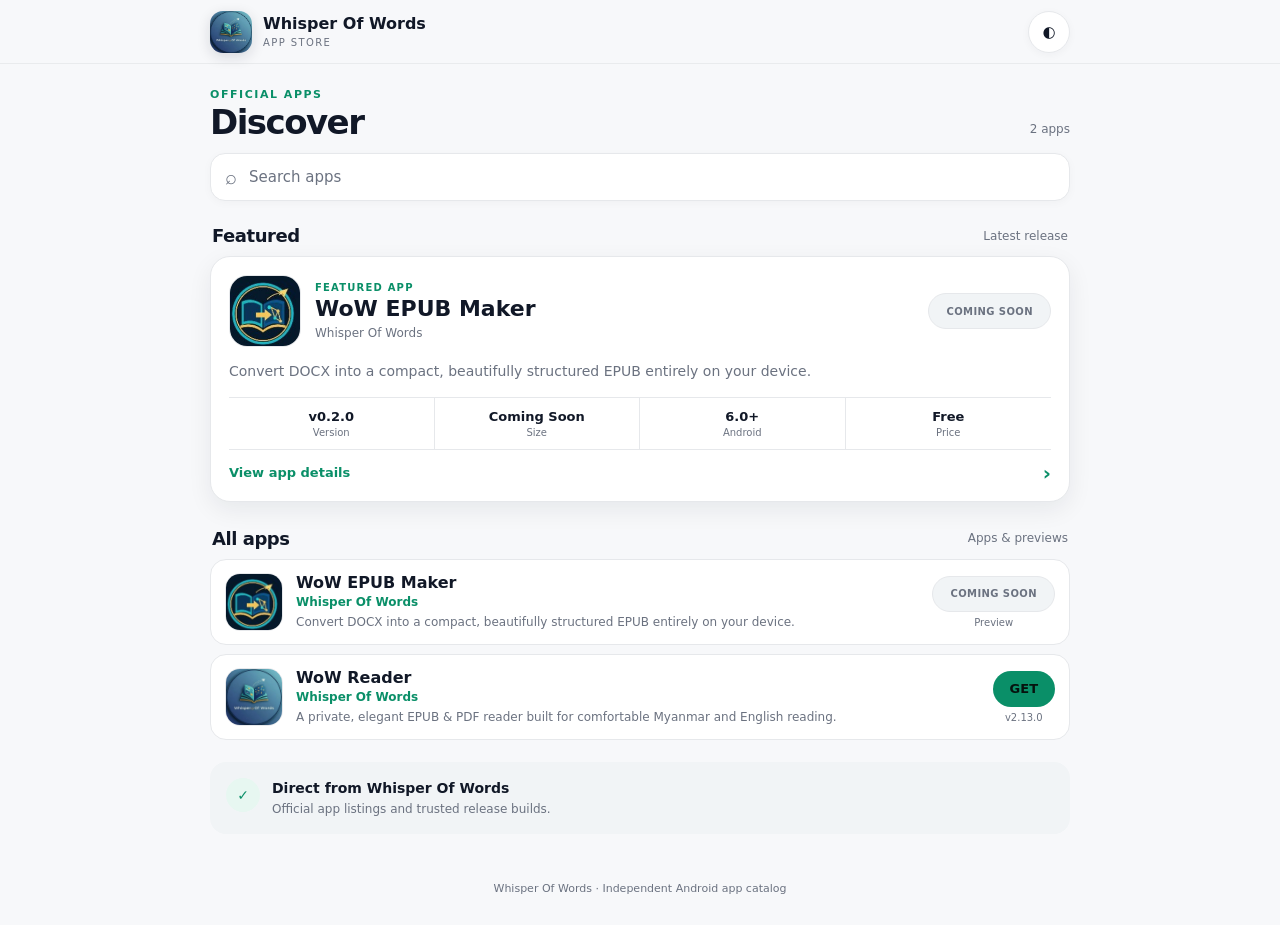
==== commit 9e986a8e: "Refresh storefront for latest featured app" ====
--- a/index.html
+++ b/index.html
@@ -64,6 +64,6 @@
   </main>
 
   <footer>Whisper Of Words · Independent Android app catalog</footer>
-  <script src="store.js?v=9" defer></script>
+  <script src="store.js?v=10" defer></script>
 </body>
 </html>
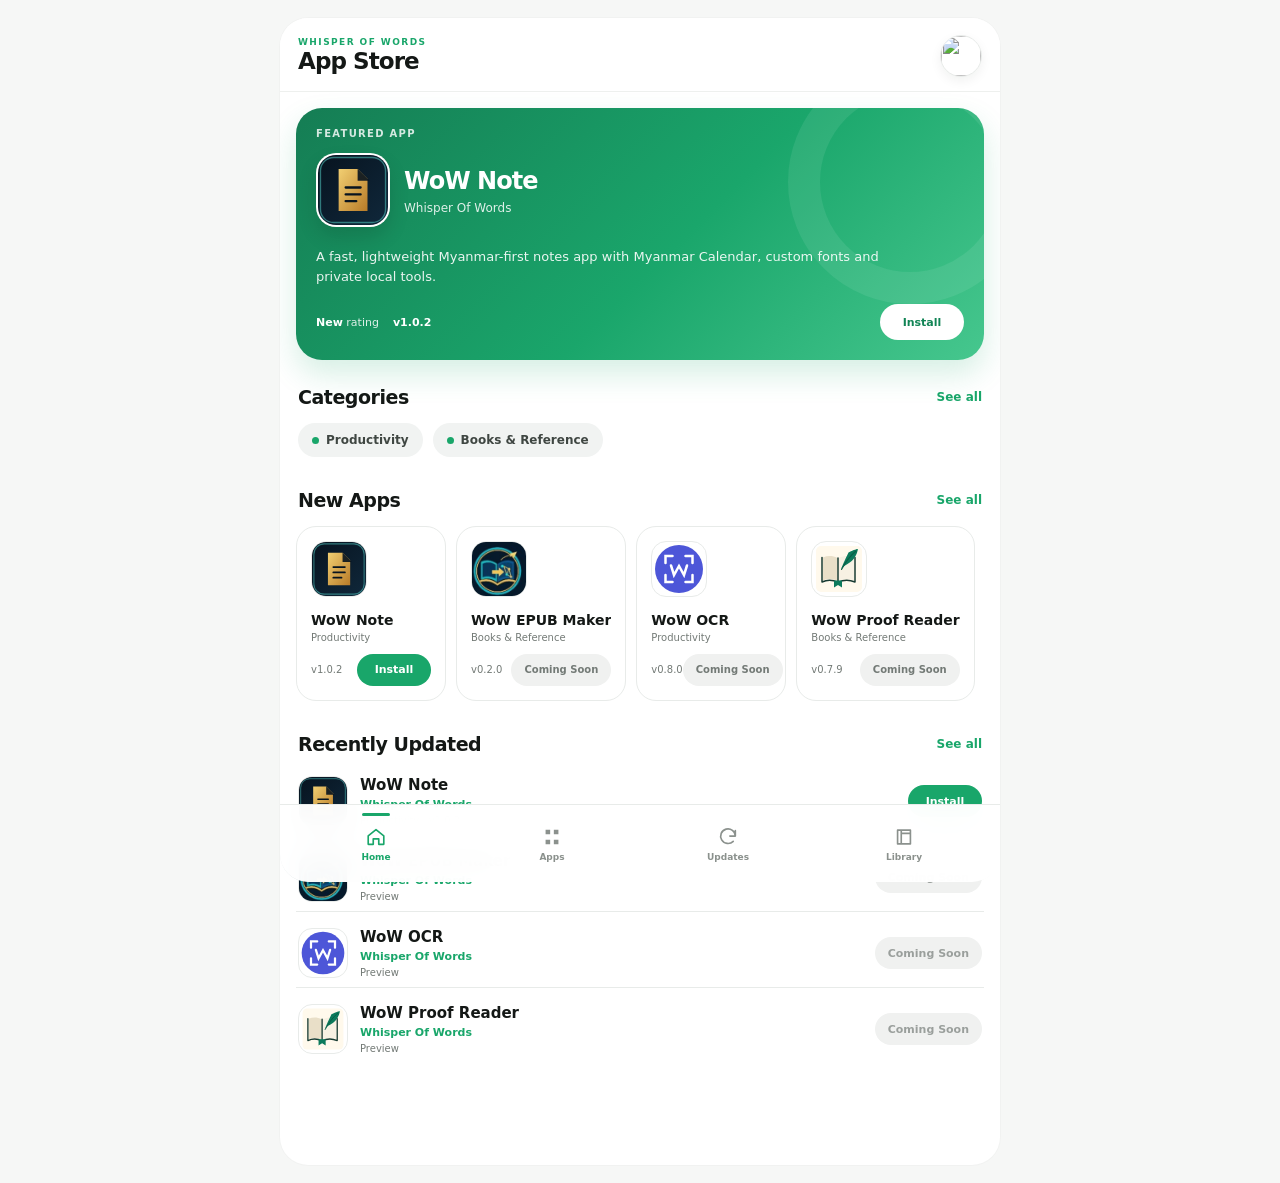
==== commit ac41dee0: "Redesign mobile store and add per-app share URLs" ====
--- a/index.html
+++ b/index.html
@@ -3,67 +3,104 @@
 <head>
   <meta charset="utf-8">
   <meta name="viewport" content="width=device-width, initial-scale=1, viewport-fit=cover">
-  <meta name="theme-color" content="#f7f8fa">
+  <meta name="theme-color" content="#ffffff">
   <meta name="description" content="Whisper Of Words App Store — official Android apps from Whisper Of Words.">
   <meta property="og:type" content="website">
   <meta property="og:site_name" content="Whisper Of Words App Store">
   <meta property="og:title" content="Whisper Of Words App Store">
-  <meta property="og:description" content="Official Whisper Of Words Android apps with direct APK downloads, screenshots, release notes and app details.">
+  <meta property="og:description" content="Official Whisper Of Words Android apps, previews and releases.">
   <meta property="og:url" content="https://whispermmepub.github.io/Whisper-Of-Words-App-Store/">
-  <meta property="og:image" content="https://raw.githubusercontent.com/whispermmepub/Whisper-Of-Words-App-Store/main/assets/wow-app-store-logo.jpg?v=20260902">
-  <meta property="og:image:secure_url" content="https://raw.githubusercontent.com/whispermmepub/Whisper-Of-Words-App-Store/main/assets/wow-app-store-logo.jpg?v=20260902">
-  <meta property="og:image:type" content="image/jpeg">
-  <meta property="og:image:width" content="512">
-  <meta property="og:image:height" content="512">
+  <meta property="og:image" content="https://raw.githubusercontent.com/whispermmepub/Whisper-Of-Words-App-Store/main/assets/wow-app-store-logo.jpg">
   <meta name="twitter:card" content="summary_large_image">
-  <meta name="twitter:title" content="Whisper Of Words App Store">
-  <meta name="twitter:description" content="Official Whisper Of Words Android apps with direct APK downloads.">
-  <meta name="twitter:image" content="https://raw.githubusercontent.com/whispermmepub/Whisper-Of-Words-App-Store/main/assets/wow-app-store-logo.jpg?v=20260902">
   <link rel="canonical" href="https://whispermmepub.github.io/Whisper-Of-Words-App-Store/">
   <title>Whisper Of Words App Store</title>
-  <link rel="manifest" href="manifest.webmanifest?v=8">
-  <link rel="icon" type="image/jpeg" href="https://raw.githubusercontent.com/whispermmepub/Whisper-Of-Words-App-Store/main/assets/wow-app-store-logo.jpg?v=20260902">
-  <link rel="apple-touch-icon" href="https://raw.githubusercontent.com/whispermmepub/Whisper-Of-Words-App-Store/main/assets/wow-app-store-logo.jpg?v=20260902">
-  <link rel="stylesheet" href="styles.css?v=9">
-  <link rel="stylesheet" href="coming-soon.css?v=9">
+  <link rel="manifest" href="manifest.webmanifest?v=20">
+  <link rel="icon" type="image/jpeg" href="assets/wow-app-store-logo.jpg">
+  <link rel="apple-touch-icon" href="assets/wow-app-store-logo.jpg">
+  <link rel="stylesheet" href="styles.css?v=20">
 </head>
-<body>
-  <header class="topbar">
-    <a class="brand" href="./" aria-label="Whisper Of Words App Store home">
-      <img class="brand-mark" src="https://raw.githubusercontent.com/whispermmepub/Whisper-Of-Words-App-Store/main/assets/wow-app-store-logo.jpg?v=20260902" onerror="this.onerror=null;this.src='apps/wow-reader/icon.webp'" alt="Whisper Of Words App Store" width="42" height="42">
-      <span class="brand-copy"><strong>Whisper Of Words</strong><small>App Store</small></span>
-    </a>
-    <button class="theme-button" id="themeToggle" type="button" aria-label="Toggle theme">◐</button>
-  </header>
+<body class="store-body">
+  <div class="app-shell">
+    <header class="mobile-header">
+      <div>
+        <span class="eyebrow">WHISPER OF WORDS</span>
+        <h1 id="screenTitle">App Store</h1>
+      </div>
+      <a class="profile-mark" href="#library" aria-label="Open Library">
+        <img src="assets/wow-app-store-logo.jpg" alt="">
+      </a>
+    </header>
 
-  <main class="store-page">
-    <section class="store-heading">
-      <div><p class="kicker">OFFICIAL APPS</p><h1>Discover</h1></div>
-      <span id="appCount" class="count-text"></span>
-    </section>
+    <main class="store-main">
+      <section class="screen is-active" data-screen="home" id="homeScreen">
+        <div id="featuredApp" class="featured-slot" aria-live="polite"></div>
 
-    <label class="search-bar">
-      <span class="search-icon">⌕</span>
-      <input id="search" type="search" placeholder="Search apps" autocomplete="off">
-    </label>
+        <section class="home-section">
+          <div class="section-heading"><h2>Categories</h2><a href="#apps">See all</a></div>
+          <div id="categoryChips" class="category-strip"></div>
+        </section>
 
-    <section class="section-title-row featured-title-row">
-      <h2>Featured</h2><span>Latest release</span>
-    </section>
-    <section id="featuredApp" class="featured-slot" aria-live="polite"></section>
+        <section class="home-section">
+          <div class="section-heading"><h2>New Apps</h2><a href="#apps">See all</a></div>
+          <div id="newApps" class="mini-card-strip"></div>
+        </section>
 
-    <section class="section-title-row" id="catalog">
-      <h2>All apps</h2><span>Apps & previews</span>
-    </section>
-    <section id="appGrid" class="app-list" aria-live="polite"></section>
+        <section class="home-section">
+          <div class="section-heading"><h2>Recently Updated</h2><a href="#updates">See all</a></div>
+          <div id="recentApps" class="app-list compact-list"></div>
+        </section>
+      </section>
 
-    <section class="about-store-card">
-      <div class="about-icon">✓</div>
-      <div><strong>Direct from Whisper Of Words</strong><p>Official app listings and trusted release builds.</p></div>
-    </section>
-  </main>
+      <section class="screen" data-screen="apps" id="appsScreen">
+        <label class="search-bar">
+          <svg viewBox="0 0 24 24" aria-hidden="true"><path d="m21 21-4.4-4.4m2.4-5.1a7.5 7.5 0 1 1-15 0 7.5 7.5 0 0 1 15 0Z"/></svg>
+          <input id="search" type="search" placeholder="Search apps" autocomplete="off">
+        </label>
+        <div id="searchCategories" class="filter-strip"></div>
+        <div class="section-heading list-heading"><h2>All Apps</h2><span id="appCount"></span></div>
+        <section id="appGrid" class="app-list" aria-live="polite"></section>
+      </section>
 
-  <footer>Whisper Of Words · Independent Android app catalog</footer>
-  <script src="store.js?v=10" defer></script>
+      <section class="screen" data-screen="updates" id="updatesScreen">
+        <section class="home-section first-section">
+          <div class="section-heading"><h2>Available Updates</h2></div>
+          <div id="availableUpdates" class="app-list"></div>
+        </section>
+        <section class="home-section">
+          <div class="section-heading"><h2>Recently Updated</h2></div>
+          <div id="updatesRecent" class="app-list"></div>
+        </section>
+      </section>
+
+      <section class="screen" data-screen="library" id="libraryScreen">
+        <div class="library-card">
+          <div class="library-icon">↓</div>
+          <h2>Your Library</h2>
+          <p>Apps you install or update from this store appear here for quick access.</p>
+        </div>
+        <div id="libraryApps" class="app-list"></div>
+      </section>
+    </main>
+
+    <nav class="bottom-nav" aria-label="Main navigation">
+      <a href="#home" data-nav="home" class="is-active">
+        <svg viewBox="0 0 24 24"><path d="M3.5 10.8 12 4l8.5 6.8v8.7a.5.5 0 0 1-.5.5h-5v-6H9v6H4a.5.5 0 0 1-.5-.5Z"/></svg>
+        <span>Home</span>
+      </a>
+      <a href="#apps" data-nav="apps">
+        <svg viewBox="0 0 24 24"><path d="M5 4h5v5H5zm9 0h5v5h-5zM5 15h5v5H5zm9 0h5v5h-5z"/></svg>
+        <span>Apps</span>
+      </a>
+      <a href="#updates" data-nav="updates">
+        <svg viewBox="0 0 24 24"><path d="M20 11a8 8 0 1 0-2.3 5.7M20 5v6h-6"/></svg>
+        <span>Updates</span>
+      </a>
+      <a href="#library" data-nav="library">
+        <svg viewBox="0 0 24 24"><path d="M5 4.5h14v15H5zM9 4.5v15M9 8h10"/></svg>
+        <span>Library</span>
+      </a>
+    </nav>
+  </div>
+  <script src="store.js?v=20" defer></script>
 </body>
-</html>
+</html>
--- a/styles.css
+++ b/styles.css
@@ -1 +1,163 @@
-:root{--bg:#f7f8fa;--surface:#ffffff;--surface-soft:#f1f4f6;--text:#111827;--muted:#6b7280;--line:#e6e8eb;--accent:#0a8f68;--accent-soft:#e7f7f1;--shadow:0 8px 24px rgba(15,23,42,.07);--max:860px}:root[data-theme="dark"]{--bg:#11161d;--surface:#181f28;--surface-soft:#202936;--text:#f8fafc;--muted:#9ca8b7;--line:#2b3542;--accent:#5fe1b2;--accent-soft:#173a2f;--shadow:0 10px 28px rgba(0,0,0,.22)}*{box-sizing:border-box}html{scroll-behavior:smooth}body{margin:0;min-height:100vh;background:var(--bg);color:var(--text);font-family:Inter,Roboto,"Noto Sans Myanmar","Pyidaungsu",system-ui,-apple-system,sans-serif;-webkit-font-smoothing:antialiased}a{color:inherit;text-decoration:none}button,input{font:inherit}.topbar{position:sticky;top:0;z-index:30;min-height:64px;display:flex;align-items:center;justify-content:space-between;gap:16px;padding:10px max(16px,calc((100vw - var(--max))/2));background:color-mix(in srgb,var(--bg) 94%,transparent);backdrop-filter:blur(16px);border-bottom:1px solid color-mix(in srgb,var(--line) 82%,transparent)}.brand{display:flex;align-items:center;gap:11px;min-width:0}.brand-mark{display:grid;place-items:center;width:42px;height:42px;border-radius:13px;background:#111827;color:#fff;font:800 22px Georgia,serif;box-shadow:0 4px 14px rgba(17,24,39,.14)}:root[data-theme="dark"] .brand-mark{background:#f8fafc;color:#111827}.brand-copy strong,.brand-copy small,.brand strong,.brand small{display:block}.brand-copy strong,.brand strong{font-size:16px;line-height:1.08;white-space:nowrap}.brand-copy small,.brand small{margin-top:4px;font-size:10px;color:var(--muted);letter-spacing:.14em;text-transform:uppercase}.theme-button{width:42px;height:42px;border:1px solid var(--line);border-radius:50%;background:var(--surface);color:var(--text);cursor:pointer;font-size:15px;box-shadow:0 2px 8px rgba(15,23,42,.04)}.store-page,.detail-page{width:min(var(--max),calc(100% - 28px));margin:0 auto;padding:24px 0 48px}.store-heading{display:flex;align-items:flex-end;justify-content:space-between;gap:16px;margin-bottom:14px}.kicker{margin:0 0 4px;color:var(--accent);font-size:11px;font-weight:850;letter-spacing:.14em}.store-heading h1{margin:0;font-size:34px;line-height:1;letter-spacing:-.045em}.count-text{padding-bottom:3px;color:var(--muted);font-size:12px}.search-bar{display:flex;align-items:center;gap:10px;height:48px;padding:0 14px;margin-bottom:24px;border:1px solid var(--line);border-radius:15px;background:var(--surface);box-shadow:0 2px 10px rgba(15,23,42,.03)}.search-icon{font-size:20px;color:var(--muted)}.search-bar input{width:100%;border:0;outline:0;background:transparent;color:var(--text);font-size:15px}.search-bar input::placeholder{color:var(--muted)}.section-title-row{display:flex;align-items:center;justify-content:space-between;gap:14px;margin:0 2px 10px}.section-title-row h2{margin:0;font-size:18px;letter-spacing:-.025em}.section-title-row span{color:var(--muted);font-size:12px}.featured-title-row{margin-top:2px}.featured-slot{margin-bottom:26px}.featured-card{padding:18px;border:1px solid var(--line);border-radius:20px;background:var(--surface);box-shadow:var(--shadow)}.featured-main{display:flex;align-items:center;justify-content:space-between;gap:14px}.featured-identity{display:flex;align-items:center;gap:14px;min-width:0}.featured-icon{width:72px;height:72px;border-radius:18px;object-fit:cover;border:1px solid var(--line);flex:0 0 auto}.featured-copy{display:block;min-width:0}.featured-label{display:block;margin-bottom:4px;color:var(--accent);font-size:10px;font-weight:850;letter-spacing:.12em}.featured-copy strong{display:block;font-size:22px;line-height:1.12;white-space:nowrap;overflow:hidden;text-overflow:ellipsis}.featured-copy em{display:block;margin-top:4px;color:var(--muted);font-size:12px;font-style:normal}.featured-description{margin:14px 0 14px;color:var(--muted);font-size:14px;line-height:1.55;display:-webkit-box;-webkit-line-clamp:2;-webkit-box-orient:vertical;overflow:hidden}.featured-meta{display:grid;grid-template-columns:repeat(4,1fr);border-top:1px solid var(--line);border-bottom:1px solid var(--line)}.featured-meta span{padding:11px 8px;text-align:center;border-right:1px solid var(--line)}.featured-meta span:last-child{border-right:0}.featured-meta b,.featured-meta small{display:block}.featured-meta b{font-size:13px}.featured-meta small{margin-top:3px;color:var(--muted);font-size:10px}.featured-details{display:flex;align-items:center;justify-content:space-between;margin-top:13px;color:var(--accent);font-size:13px;font-weight:750}.featured-details span{font-size:20px;line-height:1}.install-small,.install-main{display:inline-flex;align-items:center;justify-content:center;border:0;border-radius:999px;background:var(--accent);color:#06130e;font-weight:850;white-space:nowrap}.install-small{height:36px;padding:0 17px;font-size:13px}.app-list{display:grid;gap:9px}.app-row{display:grid;grid-template-columns:minmax(0,1fr) auto;gap:12px;align-items:center;padding:13px 14px;border:1px solid var(--line);border-radius:16px;background:var(--surface);transition:.16s box-shadow,.16s transform}.app-row:hover{box-shadow:var(--shadow);transform:translateY(-1px)}.app-row-link{display:flex;align-items:center;gap:13px;min-width:0}.app-row-icon{width:58px;height:58px;border-radius:15px;object-fit:cover;border:1px solid var(--line);flex:0 0 auto}.app-row-copy{min-width:0}.app-row h3{margin:0 0 3px;font-size:16px;white-space:nowrap;overflow:hidden;text-overflow:ellipsis}.developer{color:var(--accent);font-size:12px;font-weight:750}.app-row p{margin:5px 0 0;color:var(--muted);font-size:12px;line-height:1.35;white-space:nowrap;overflow:hidden;text-overflow:ellipsis}.app-row-side{display:flex;flex-direction:column;align-items:center;gap:5px}.app-row-side small{color:var(--muted);font-size:10px}.about-store-card{display:flex;align-items:flex-start;gap:12px;margin-top:22px;padding:16px;border-radius:16px;background:var(--surface-soft)}.about-icon{display:grid;place-items:center;width:34px;height:34px;border-radius:50%;background:var(--accent-soft);color:var(--accent);font-weight:900;font-size:14px;flex:0 0 auto}.about-store-card strong{font-size:14px}.about-store-card p{margin:4px 0 0;color:var(--muted);font-size:12px;line-height:1.45}footer{padding:0 16px 30px;text-align:center;color:var(--muted);font-size:11px}.detail-topbar{display:grid;grid-template-columns:1fr auto 1fr}.back-link{justify-self:start;align-self:center;color:var(--accent);font-size:14px;font-weight:750}.back-link:first-letter{font-size:24px}.detail-bar-title{align-self:center;font-size:13px;font-weight:750}.detail-topbar .theme-button{justify-self:end}.app-head{display:grid;grid-template-columns:104px minmax(0,1fr);gap:18px;align-items:center;padding:8px 0 20px}.detail-icon{width:104px;height:104px;border-radius:25px;object-fit:cover;border:1px solid var(--line);box-shadow:var(--shadow)}.app-head h1{margin:0;font-size:30px;line-height:1.05;letter-spacing:-.04em}.app-head .developer{margin-top:5px;font-size:13px}.app-head p{margin:7px 0 0;color:var(--muted);font-size:13px;line-height:1.5;max-width:620px}.head-actions{display:flex;align-items:center;gap:10px;margin-top:12px}.install-main{height:38px;padding:0 20px;font-size:13px}.version-note{color:var(--muted);font-size:11px}.metrics{display:grid;grid-template-columns:repeat(4,1fr);margin-bottom:18px;border-top:1px solid var(--line);border-bottom:1px solid var(--line)}.metric{padding:12px 8px;text-align:center;border-right:1px solid var(--line)}.metric:last-child{border-right:0}.metric strong,.metric span{display:block}.metric strong{font-size:13px}.metric span{margin-top:3px;color:var(--muted);font-size:10px}.detail-section{padding:20px 0;border-bottom:1px solid var(--line)}.detail-section:last-child{border-bottom:0}.detail-section h2{margin:0 0 10px;font-size:19px;letter-spacing:-.025em}.detail-section>p{margin:0;color:var(--muted);font-size:13px;line-height:1.65;max-width:760px}.screenshot-strip{display:flex;gap:10px;overflow-x:auto;padding:2px 0 8px;scroll-snap-type:x mandatory;scrollbar-width:thin}.screenshot-strip img{height:min(58vh,500px);width:auto;max-width:76vw;border-radius:16px;border:1px solid var(--line);scroll-snap-align:start;cursor:zoom-in;box-shadow:0 6px 18px rgba(15,23,42,.06)}.feature-list{display:grid;grid-template-columns:repeat(2,minmax(0,1fr));gap:9px;margin-top:14px}.feature{padding:13px;border-radius:13px;background:var(--surface-soft)}.feature strong{display:block;font-size:13px}.feature span{display:block;margin-top:4px;color:var(--muted);font-size:11.5px;line-height:1.5}.release-card,.safety-card{padding:14px;border-radius:14px;background:var(--surface-soft)}.release-card strong,.safety-card strong{font-size:13px}.release-card ul{margin:8px 0 0;padding-left:18px;color:var(--muted);font-size:12px;line-height:1.55}.safety-card p{margin:5px 0 0;color:var(--muted);font-size:12px;line-height:1.55}.info-list{display:grid}.info-row{display:flex;align-items:center;justify-content:space-between;gap:20px;padding:11px 0;border-bottom:1px solid var(--line);font-size:12px}.info-row:last-child{border-bottom:0}.info-row span{color:var(--muted);text-align:right}.loading-card{padding:32px;text-align:center;color:var(--muted);font-size:13px}.image-dialog{width:min(92vw,540px);padding:0;border:0;background:transparent}.image-dialog::backdrop{background:rgba(0,0,0,.86);backdrop-filter:blur(8px)}.image-dialog img{display:block;width:100%;max-height:88vh;object-fit:contain;border-radius:14px}.image-dialog button{position:fixed;top:14px;right:16px;width:38px;height:38px;border:0;border-radius:50%;background:rgba(255,255,255,.16);color:#fff;font-size:22px}@media(max-width:680px){.topbar{min-height:58px;padding:8px 14px}.brand-mark{width:38px;height:38px;border-radius:12px}.brand-copy strong,.brand strong{font-size:15px}.brand-copy small,.brand small{font-size:9px}.theme-button{width:38px;height:38px}.store-page,.detail-page{width:calc(100% - 22px);padding-top:18px}.store-heading h1{font-size:30px}.search-bar{height:46px;margin-bottom:20px}.featured-card{padding:15px;border-radius:18px}.featured-icon{width:62px;height:62px;border-radius:16px}.featured-copy strong{font-size:19px}.featured-copy em{font-size:11px}.featured-description{font-size:13px;margin:12px 0}.featured-meta span{padding:9px 5px}.featured-meta b{font-size:12px}.featured-meta small{font-size:9px}.install-small{height:34px;padding:0 15px;font-size:12px}.section-title-row h2{font-size:17px}.app-row{padding:11px 12px}.app-row-icon{width:52px;height:52px;border-radius:14px}.app-row h3{font-size:15px}.app-row p{display:none}.app-head{grid-template-columns:82px minmax(0,1fr);gap:14px}.detail-icon{width:82px;height:82px;border-radius:21px}.app-head h1{font-size:25px}.app-head p{font-size:12px}.metrics{grid-template-columns:repeat(4,1fr)}.metric{padding:10px 4px}.metric strong{font-size:11px}.metric span{font-size:9px}.feature-list{grid-template-columns:1fr}.screenshot-strip img{height:380px;max-width:72vw}.detail-section{padding:17px 0}}@media(max-width:430px){.store-page,.detail-page{width:calc(100% - 18px)}.featured-main{gap:10px}.featured-icon{width:58px;height:58px}.featured-copy strong{font-size:18px}.featured-description{display:-webkit-box}.featured-meta{grid-template-columns:repeat(2,1fr)}.featured-meta span:nth-child(2){border-right:0}.featured-meta span:nth-child(-n+2){border-bottom:1px solid var(--line)}.app-row{grid-template-columns:minmax(0,1fr) auto}.app-row-icon{width:50px;height:50px}.app-row-copy .developer{font-size:11px}.screenshot-strip img{height:340px;max-width:74vw}}@media(prefers-reduced-motion:reduce){*{scroll-behavior:auto!important;transition:none!important}}+:root{
+  --green:#19a66a;
+  --green-dark:#118455;
+  --green-soft:#eaf8f1;
+  --bg:#f6f7f6;
+  --surface:#ffffff;
+  --text:#141816;
+  --muted:#737a76;
+  --line:#e8ebe9;
+  --soft:#f1f3f2;
+  --shadow:0 10px 28px rgba(24,39,31,.08);
+  --radius:22px;
+  --max:720px;
+  --bottom-nav:78px;
+}
+*{box-sizing:border-box}
+html{scroll-behavior:smooth}
+body{margin:0;background:var(--bg);color:var(--text);font-family:Inter,Roboto,"Noto Sans Myanmar","Pyidaungsu",system-ui,-apple-system,sans-serif;-webkit-font-smoothing:antialiased}
+a{color:inherit;text-decoration:none}
+button,input{font:inherit}
+img{max-width:100%}
+.app-shell{width:min(100%,var(--max));min-height:100vh;margin:0 auto;background:var(--surface);box-shadow:0 0 0 1px rgba(0,0,0,.02)}
+.mobile-header{position:sticky;top:0;z-index:30;display:flex;align-items:center;justify-content:space-between;min-height:74px;padding:12px 18px 10px;background:rgba(255,255,255,.96);backdrop-filter:blur(16px);border-bottom:1px solid rgba(232,235,233,.75)}
+.mobile-header .eyebrow{display:block;margin-bottom:2px;color:var(--green);font-size:9px;font-weight:800;letter-spacing:.16em}
+.mobile-header h1{margin:0;font-size:23px;line-height:1.1;letter-spacing:-.04em}
+.profile-mark{width:42px;height:42px;border-radius:50%;overflow:hidden;border:1px solid var(--line);background:#fff;box-shadow:0 4px 12px rgba(20,30,25,.06)}
+.profile-mark img{width:100%;height:100%;object-fit:cover}
+.store-main{padding:16px 16px calc(var(--bottom-nav) + 24px)}
+.screen{display:none}
+.screen.is-active{display:block}
+.home-section{margin-top:26px}
+.first-section{margin-top:2px}
+.section-heading{display:flex;align-items:center;justify-content:space-between;gap:12px;margin:0 2px 12px}
+.section-heading h2{margin:0;font-size:19px;line-height:1.2;letter-spacing:-.025em}
+.section-heading a{color:var(--green);font-size:12px;font-weight:750}
+.section-heading span{color:var(--muted);font-size:12px}
+.featured-slot{min-height:180px}
+.featured-card{position:relative;overflow:hidden;padding:20px;border-radius:26px;background:linear-gradient(135deg,#157d54 0%,#1aa66b 55%,#46c78e 100%);color:#fff;box-shadow:0 14px 30px rgba(25,166,106,.18)}
+.featured-card::after{content:"";position:absolute;right:-48px;top:-48px;width:180px;height:180px;border:32px solid rgba(255,255,255,.08);border-radius:50%}
+.featured-kicker{display:block;margin-bottom:14px;font-size:10px;font-weight:850;letter-spacing:.13em;opacity:.82}
+.featured-top{display:flex;align-items:center;gap:14px}
+.featured-icon{width:74px;height:74px;border-radius:20px;object-fit:cover;background:#fff;border:2px solid rgba(255,255,255,.72);box-shadow:0 10px 20px rgba(0,0,0,.12)}
+.featured-copy{min-width:0;flex:1}
+.featured-copy h2{margin:0;font-size:24px;line-height:1.06;letter-spacing:-.04em;white-space:nowrap;overflow:hidden;text-overflow:ellipsis}
+.featured-copy p{margin:6px 0 0;font-size:12px;opacity:.86;white-space:nowrap;overflow:hidden;text-overflow:ellipsis}
+.featured-desc{position:relative;z-index:1;margin:16px 0 18px;max-width:88%;font-size:13px;line-height:1.5;color:rgba(255,255,255,.9)}
+.featured-bottom{position:relative;z-index:1;display:flex;align-items:center;justify-content:space-between;gap:12px}
+.featured-meta{display:flex;align-items:center;gap:14px;font-size:11px;color:rgba(255,255,255,.86)}
+.featured-meta b{color:#fff}
+.category-strip,.filter-strip,.mini-card-strip{display:flex;gap:10px;overflow-x:auto;padding:2px 2px 6px;scrollbar-width:none;scroll-snap-type:x proximity}
+.category-strip::-webkit-scrollbar,.filter-strip::-webkit-scrollbar,.mini-card-strip::-webkit-scrollbar{display:none}
+.category-chip,.filter-chip{flex:0 0 auto;border:0;border-radius:999px;padding:10px 14px;background:var(--soft);color:#3f4642;font-size:12px;font-weight:700;cursor:pointer}
+.category-chip.is-active,.filter-chip.is-active{background:var(--green-soft);color:var(--green-dark)}
+.category-chip .dot{display:inline-block;width:7px;height:7px;margin-right:7px;border-radius:50%;background:var(--green)}
+.mini-app-card{flex:0 0 150px;scroll-snap-align:start;padding:14px;border:1px solid var(--line);border-radius:20px;background:#fff}
+.mini-app-card img{width:56px;height:56px;border-radius:15px;object-fit:cover;border:1px solid var(--line)}
+.mini-app-card h3{margin:11px 0 4px;font-size:14px;line-height:1.15;white-space:nowrap;overflow:hidden;text-overflow:ellipsis}
+.mini-app-card p{margin:0;color:var(--muted);font-size:10px;white-space:nowrap;overflow:hidden;text-overflow:ellipsis}
+.mini-app-card .mini-action{display:flex;align-items:center;justify-content:space-between;margin-top:11px}
+.mini-app-card .mini-action span{font-size:10px;color:var(--muted)}
+.search-bar{display:flex;align-items:center;gap:11px;height:48px;padding:0 14px;margin-bottom:13px;border-radius:15px;background:var(--soft)}
+.search-bar svg{width:20px;height:20px;fill:none;stroke:#7c837f;stroke-width:2;stroke-linecap:round}
+.search-bar input{width:100%;border:0;outline:0;background:transparent;color:var(--text);font-size:14px}
+.search-bar input::placeholder{color:#8d938f}
+.filter-strip{margin-bottom:19px}
+.list-heading{margin-bottom:9px}
+.app-list{display:grid;gap:7px}
+.app-row{display:flex;align-items:center;gap:12px;padding:11px 2px;border-bottom:1px solid var(--line)}
+.app-row:last-child{border-bottom:0}
+.app-row-link{display:flex;align-items:center;gap:12px;min-width:0;flex:1}
+.app-row-icon{width:58px;height:58px;border-radius:16px;object-fit:cover;background:#fff;border:1px solid var(--line);flex:0 0 auto}
+.app-row-copy{min-width:0;flex:1}
+.app-row h3{margin:0;font-size:15px;line-height:1.18;white-space:nowrap;overflow:hidden;text-overflow:ellipsis}
+.developer{margin-top:4px;color:var(--green);font-size:11px;font-weight:700;white-space:nowrap;overflow:hidden;text-overflow:ellipsis}
+.app-submeta{margin-top:4px;color:var(--muted);font-size:10px;white-space:nowrap;overflow:hidden;text-overflow:ellipsis}
+.row-action{display:flex;align-items:center;justify-content:center;min-width:74px;height:32px;padding:0 13px;border:0;border-radius:999px;background:var(--green-soft);color:var(--green-dark);font-size:11px;font-weight:800;cursor:pointer;flex:0 0 auto}
+.row-action.primary{background:var(--green);color:#fff}
+.row-action.disabled{background:#f0f1f0;color:#9a9f9c;pointer-events:none}
+.compact-list .app-row{padding:9px 2px}
+.compact-list .app-row-icon{width:50px;height:50px;border-radius:14px}
+.library-card{padding:24px 20px;margin-bottom:22px;border-radius:24px;background:var(--green-soft);text-align:center}
+.library-icon{display:grid;place-items:center;width:52px;height:52px;margin:0 auto 12px;border-radius:16px;background:var(--green);color:#fff;font-size:23px;font-weight:900}
+.library-card h2{margin:0;font-size:21px}
+.library-card p{margin:8px auto 0;max-width:360px;color:#5b6a62;font-size:12px;line-height:1.55}
+.empty-state{padding:32px 20px;text-align:center;color:var(--muted);font-size:12px;line-height:1.55}
+.bottom-nav{position:fixed;z-index:40;left:50%;bottom:0;transform:translateX(-50%);width:min(100%,var(--max));height:calc(var(--bottom-nav) + env(safe-area-inset-bottom));padding:8px 8px calc(8px + env(safe-area-inset-bottom));display:grid;grid-template-columns:repeat(4,1fr);background:rgba(255,255,255,.97);backdrop-filter:blur(16px);border-top:1px solid var(--line)}
+.bottom-nav a{position:relative;display:flex;flex-direction:column;align-items:center;justify-content:center;gap:4px;color:#8b918d;font-size:9px;font-weight:700}
+.bottom-nav svg{width:22px;height:22px;fill:none;stroke:currentColor;stroke-width:1.8;stroke-linecap:round;stroke-linejoin:round}
+.bottom-nav a:nth-child(2) svg path{fill:currentColor;stroke:none}
+.bottom-nav a.is-active{color:var(--green)}
+.bottom-nav a.is-active::before{content:"";position:absolute;top:0;width:28px;height:3px;border-radius:99px;background:var(--green)}
+.install-action{display:inline-flex;align-items:center;justify-content:center;min-width:84px;height:36px;padding:0 17px;border:0;border-radius:999px;background:#fff;color:var(--green-dark);font-size:11px;font-weight:850;cursor:pointer}
+.install-action.green{background:var(--green);color:#fff}
+.install-action.disabled{background:#f0f1f0;color:#999;pointer-events:none}
+.detail-body{background:var(--bg)}
+.detail-shell{width:min(100%,var(--max));min-height:100vh;margin:0 auto;background:#fff}
+.detail-header{position:sticky;top:0;z-index:30;display:grid;grid-template-columns:44px 1fr 44px;align-items:center;min-height:62px;padding:8px 12px;background:rgba(255,255,255,.97);backdrop-filter:blur(15px);border-bottom:1px solid var(--line)}
+.icon-button{display:grid;place-items:center;width:40px;height:40px;border:0;border-radius:50%;background:transparent;color:var(--text);cursor:pointer}
+.icon-button svg{width:22px;height:22px;fill:none;stroke:currentColor;stroke-width:2;stroke-linecap:round;stroke-linejoin:round}
+.detail-header strong{text-align:center;font-size:13px}
+.detail-main{padding:20px 17px calc(var(--bottom-nav) + 26px)}
+.detail-hero{display:grid;grid-template-columns:94px 1fr;gap:16px;align-items:center}
+.detail-icon{width:94px;height:94px;border-radius:24px;object-fit:cover;border:1px solid var(--line);box-shadow:0 7px 18px rgba(24,39,31,.08)}
+.detail-title h1{margin:0;font-size:25px;line-height:1.05;letter-spacing:-.04em}
+.detail-title .developer{margin-top:6px;font-size:12px}
+.detail-title p{margin:7px 0 0;color:var(--muted);font-size:11px;line-height:1.45;display:-webkit-box;-webkit-line-clamp:2;-webkit-box-orient:vertical;overflow:hidden}
+.detail-actions{display:flex;align-items:center;gap:10px;margin-top:16px}
+.detail-actions .install-action{min-width:112px;background:var(--green);color:#fff}
+.detail-actions .share-text{border:0;background:transparent;color:var(--green);font-size:12px;font-weight:750;cursor:pointer}
+.detail-metrics{display:grid;grid-template-columns:repeat(4,1fr);margin:20px 0 2px;padding:14px 0;border-top:1px solid var(--line);border-bottom:1px solid var(--line)}
+.detail-metric{text-align:center;border-right:1px solid var(--line)}
+.detail-metric:last-child{border-right:0}
+.detail-metric strong,.detail-metric span{display:block}
+.detail-metric strong{font-size:12px}
+.detail-metric span{margin-top:4px;color:var(--muted);font-size:9px}
+.detail-section{padding:22px 0;border-bottom:1px solid var(--line)}
+.detail-section h2{margin:0 0 12px;font-size:19px;letter-spacing:-.025em}
+.detail-section>p{margin:0;color:#5f6662;font-size:12px;line-height:1.65}
+.screenshot-strip{display:flex;gap:10px;overflow-x:auto;padding:2px 0 7px;scroll-snap-type:x mandatory;scrollbar-width:none}
+.screenshot-strip::-webkit-scrollbar{display:none}
+.screenshot-strip img{flex:0 0 auto;height:min(57vh,490px);width:auto;max-width:78vw;border-radius:17px;border:1px solid var(--line);scroll-snap-align:start;background:#f5f5f5;box-shadow:0 7px 18px rgba(24,39,31,.06);cursor:zoom-in}
+.feature-grid{display:grid;grid-template-columns:1fr 1fr;gap:9px;margin-top:14px}
+.feature-card{padding:13px;border-radius:14px;background:var(--soft)}
+.feature-card strong{display:block;font-size:12px}
+.feature-card span{display:block;margin-top:5px;color:var(--muted);font-size:10px;line-height:1.48}
+.whats-new{padding:15px;border-radius:16px;background:var(--green-soft)}
+.whats-new strong{font-size:12px;color:var(--green-dark)}
+.whats-new ul{margin:8px 0 0;padding-left:18px;color:#5b6a62;font-size:11px;line-height:1.55}
+.info-list{display:grid}
+.info-row{display:flex;align-items:center;justify-content:space-between;gap:18px;padding:11px 0;border-bottom:1px solid var(--line);font-size:11px}
+.info-row:last-child{border-bottom:0}
+.info-row span{color:var(--muted);text-align:right}
+.detail-bottom-nav{position:fixed;left:50%;bottom:0;transform:translateX(-50%);width:min(100%,var(--max));height:calc(68px + env(safe-area-inset-bottom));padding-bottom:env(safe-area-inset-bottom);display:flex;align-items:center;justify-content:space-around;background:rgba(255,255,255,.97);backdrop-filter:blur(16px);border-top:1px solid var(--line);z-index:35}
+.detail-bottom-nav a{display:flex;flex-direction:column;align-items:center;gap:4px;color:#8b918d;font-size:9px;font-weight:700}
+.detail-bottom-nav a.active{color:var(--green)}
+.detail-bottom-nav svg{width:21px;height:21px;fill:none;stroke:currentColor;stroke-width:1.8}
+.image-dialog{width:min(94vw,560px);padding:0;border:0;background:transparent}
+.image-dialog::backdrop{background:rgba(0,0,0,.88);backdrop-filter:blur(7px)}
+.image-dialog img{display:block;width:100%;max-height:88vh;object-fit:contain;border-radius:16px}
+.image-dialog button{position:fixed;top:14px;right:14px;width:40px;height:40px;border:0;border-radius:50%;background:rgba(255,255,255,.15);color:#fff;font-size:22px}
+.loading-card{padding:36px 20px;text-align:center;color:var(--muted);font-size:12px}
+.toast{position:fixed;z-index:100;left:50%;bottom:94px;transform:translateX(-50%) translateY(10px);padding:10px 14px;border-radius:999px;background:#17201b;color:#fff;font-size:11px;opacity:0;pointer-events:none;transition:.2s}
+.toast.show{opacity:1;transform:translateX(-50%) translateY(0)}
+@media(min-width:721px){
+  body{padding:18px 0}
+  .app-shell,.detail-shell{min-height:calc(100vh - 36px);border-radius:28px;overflow:hidden}
+  .bottom-nav,.detail-bottom-nav{bottom:18px;border-radius:0 0 28px 28px}
+}
+@media(max-width:520px){
+  .store-main{padding-left:14px;padding-right:14px}
+  .mobile-header{padding-left:15px;padding-right:15px}
+  .featured-card{padding:18px;border-radius:23px}
+  .featured-icon{width:66px;height:66px;border-radius:18px}
+  .featured-copy h2{font-size:21px}
+  .mini-app-card{flex-basis:142px}
+  .feature-grid{grid-template-columns:1fr}
+  .detail-main{padding-left:15px;padding-right:15px}
+  .detail-hero{grid-template-columns:82px 1fr;gap:13px}
+  .detail-icon{width:82px;height:82px;border-radius:21px}
+  .detail-title h1{font-size:22px}
+  .screenshot-strip img{height:360px;max-width:76vw}
+}
+@media(prefers-reduced-motion:reduce){*{scroll-behavior:auto!important;transition:none!important}}
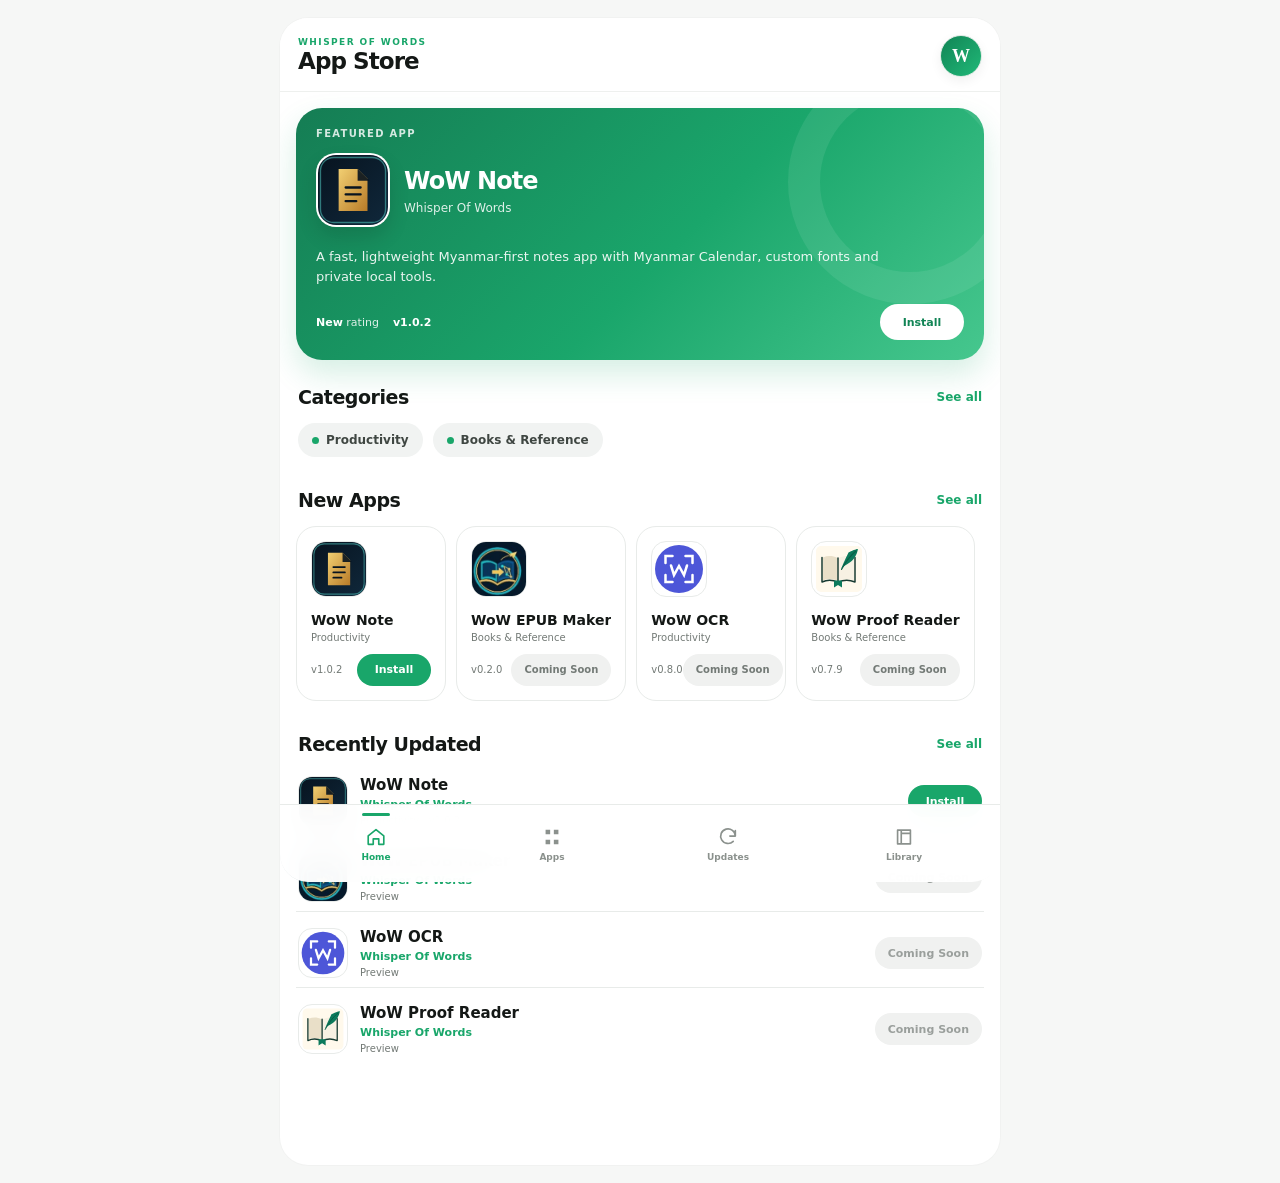
==== commit 3fdadd20: "Fix header profile mark rendering" ====
--- a/index.html
+++ b/index.html
@@ -18,6 +18,7 @@
   <link rel="icon" type="image/jpeg" href="assets/wow-app-store-logo.jpg">
   <link rel="apple-touch-icon" href="assets/wow-app-store-logo.jpg">
   <link rel="stylesheet" href="styles.css?v=20">
+  <style>.profile-mark{display:grid;place-items:center;background:linear-gradient(135deg,#118455,#20b978);color:#fff;border-color:#dbe8e1}.profile-mark .profile-letter{font:800 18px Georgia,serif;line-height:1}</style>
 </head>
 <body class="store-body">
   <div class="app-shell">
@@ -27,7 +28,7 @@
         <h1 id="screenTitle">App Store</h1>
       </div>
       <a class="profile-mark" href="#library" aria-label="Open Library">
-        <img src="assets/wow-app-store-logo.jpg" alt="">
+        <span class="profile-letter" aria-hidden="true">W</span>
       </a>
     </header>
 
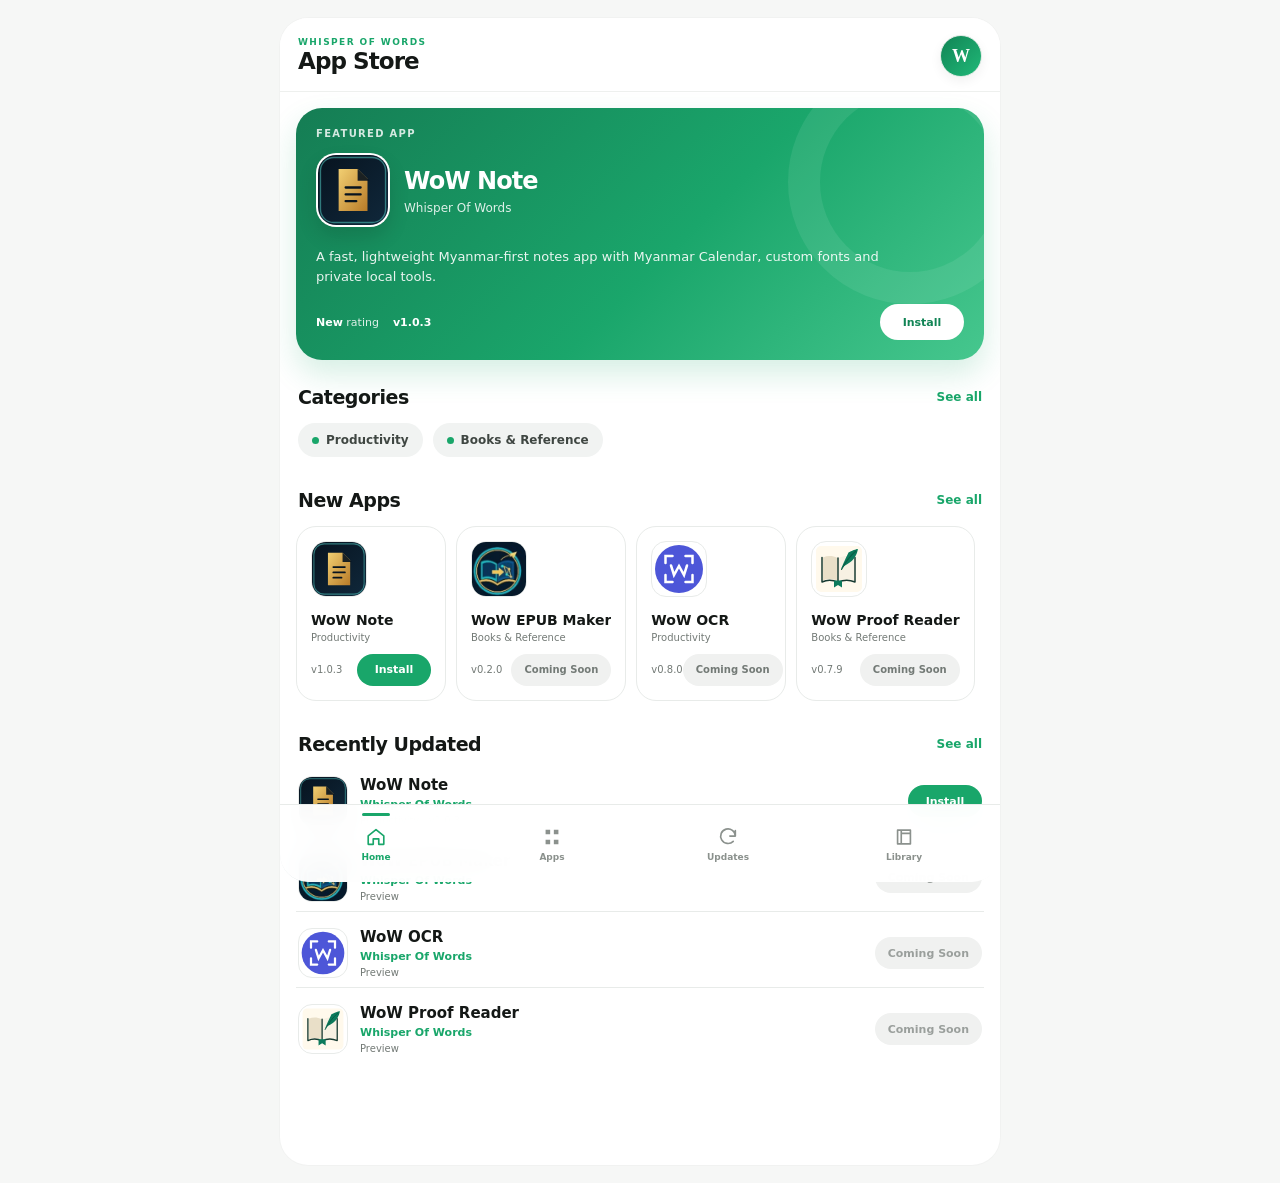
==== commit 1a7168d8: "Load app launch fix on store home" ====
--- a/index.html
+++ b/index.html
@@ -103,5 +103,6 @@
     </nav>
   </div>
   <script src="store.js?v=20" defer></script>
+  <script src="launch-fix.js?v=23" defer></script>
 </body>
 </html>
